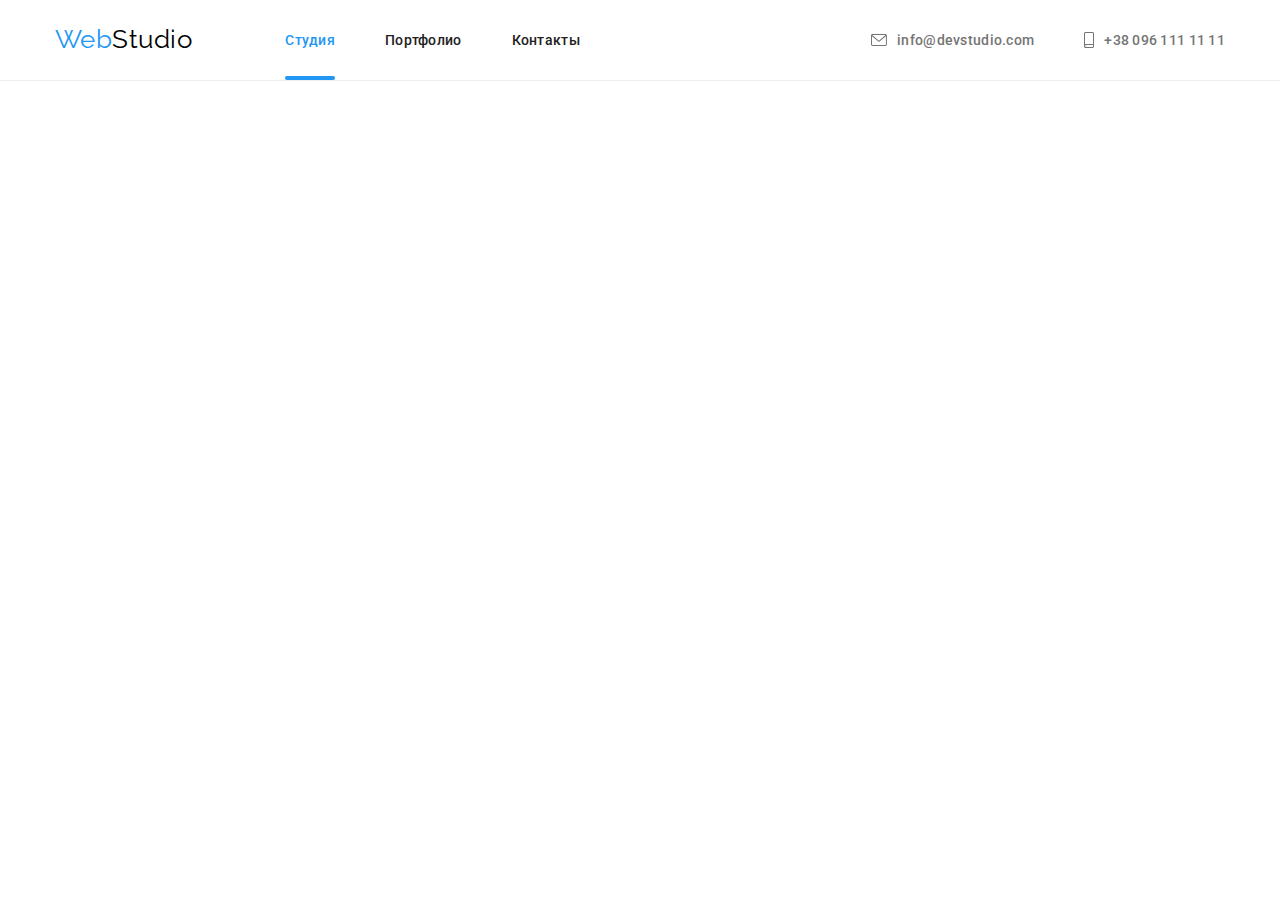
==== index.html @ 56460b6d "header - adaptive" ====
<!DOCTYPE html>
<html lang="ru">
  <head>
    <meta charset="UTF-8" />
    <meta http-equiv="X-UA-Compatible" content="IE=edge" />
    <meta name="viewport" content="width=device-width, initial-scale=1.0" />
    <title>Web Studio</title>
    <link rel="preconnect" href="https://fonts.googleapis.com" />
    <link rel="preconnect" href="https://fonts.gstatic.com" crossorigin />
    <link
      href="https://fonts.googleapis.com/css2?family=Raleway:wght@700&family=Roboto:wght@400;500;700;900&display=swap"
      rel="stylesheet"
    />
    <link
      rel="stylesheet"
      href="https://cdnjs.cloudflare.com/ajax/libs/modern-normalize/1.1.0/modern-normalize.min.css"
    />
    <link rel="stylesheet" href="./css/main.min.css" />
  </head>

  <body>
    <div class="container"></div>
    <header class="header">
      <div class="container container__header">
        <a class="logo header__logo" href="./index.html" lang="en">
          <span class="logo__text logo__text--blue">Web</span
          ><span class="logo__text logo__text--black">Studio</span>
        </a>

        <nav class="navigation">
          <ul class="site-nav">
            <li class="site-nav__item">
              <a
                class="site-nav__link site-nav__link--current"
                href="./index.html"
                >Студия</a
              >
            </li>
            <li class="site-nav__item">
              <a class="site-nav__link" href="./portfolio.html">Портфолио</a>
            </li>
            <li class="site-nav__item">
              <a
                class="site-nav__link"
                href="https://www.youtube.com/watch?v=dQw4w9WgXcQ"
              >
                Контакты
              </a>
            </li>
          </ul>
        </nav>

        <ul class="auth-nav">
          <li class="auth-nav__item">
            <a class="auth-nav__link" href="mailto:info@devstudio.com">
              <svg class="auth-nav__icon" width="16" height="12">
                <use href="./img/sprite.svg#icon-mail"></use>
              </svg>
              <p>info@devstudio.com</p>
            </a>
          </li>
          <li class="auth-nav__item">
            <a class="auth-nav__link" href="tel:+380961111111">
              <svg class="auth-nav__icon" width="10" height="16">
                <use href="./img/sprite.svg#icon-smartphone"></use>
              </svg>
              <p>+38 096 111 11 11</p>
            </a>
          </li>
        </ul>

        <button class="burger-button" data-menu-open>
          <svg class="burger-button__icon">
            <use href="./img/sprite.svg#icon-burger"></use>
          </svg>
        </button>

        <div class="mobile-menu" data-menu>
          <button class="close-button" data-menu-close>
            <svg class="close-button__icon">
              <use href="./img/sprite.svg#icon-close"></use>
            </svg>
          </button>

          <ul class="mobile-site-nav">
            <li class="mobile-site-nav__item">
              <a
                class="mobile-site-nav__link mobile-site-nav__link--current"
                href="./index.html"
                >Студия</a
              >
            </li>
            <li class="mobile-site-nav__item">
              <a class="mobile-site-nav__link" href="./portfolio.html"
                >Портфолио</a
              >
            </li>
            <li class="mobile-site-nav__item">
              <a
                class="mobile-site-nav__link"
                href="https://www.youtube.com/watch?v=dQw4w9WgXcQ"
              >
                Контакты
              </a>
            </li>
          </ul>

          <ul class="mobile-auth-nav">
            <li class="mobile-auth-nav__item">
              <a
                class="mobile-auth-nav__link mobile-auth-nav__link--blue"
                href="tel:+380961111111"
              >
                <p class="mobile-auth-nav__text-tel">+38 096 111 11 11</p>
              </a>
            </li>
            <li class="mobile-auth-nav__item">
              <a class="mobile-auth-nav__link" href="mailto:info@devstudio.com">
                <p class="mobile-auth-nav__text-mail">info@devstudio.com</p>
              </a>
            </li>
          </ul>

          <ul class="mobile-social">
            <li class="mobile-social__item">
              <a href="https://www.instagram.com/" class="mobile-social__link">
                <p>Instagram</p>
              </a>
            </li>
            <li class="mobile-social__item">
              <a href="https://twitter.com/" class="mobile-social__link">
                <p>Twitter</p>
              </a>
            </li>
            <li class="mobile-social__item">
              <a href="https://www.facebook.com/" class="mobile-social__link">
                <p>Facebook</p>
              </a>
            </li>
            <li class="mobile-social__item">
              <a href="https://www.linkedin.com/" class="mobile-social__link">
                <p>Linkedin</p>
              </a>
            </li>
          </ul>
        </div>
      </div>
    </header>
    <p></p>
    <!-- <main>
      <section class="hero">
        <div class="container">
          <h1 class="hero__title">Эффективные решения для вашего бизнеса</h1>
          <button type="button" class="button hero__button" data-modal-open>
            Заказать услугу
          </button>
        </div>
      </section>
      <section class="section">
        <div class="container">
          <h2 class="section__title visually-hidden">Наши преимущества</h2>
          <ul class="features">
            <li class="features__item">
              <div class="features-card">
                <svg class="features-card__icon">
                  <use href="./img/sprite.svg#icon-antenna"></use>
                </svg>
              </div>
              <h3 class="features-card__title">Внимание к деталям</h3>
              <p class="features-card__text">
                Идейные соображения, а также начало повседневной работы по
                формированию позиции.
              </p>
            </li>
            <li class="features__item">
              <div class="features-card">
                <svg class="features-card__icon">
                  <use href="./img/sprite.svg#icon-clock"></use>
                </svg>
              </div>
              <h3 class="features-card__title">Пунктуальность</h3>
              <p class="features-card__text">
                Задача организации, в особенности же рамки и место обучения
                кадров влечет за собой.
              </p>
            </li>
            <li class="features__item">
              <div class="features-card">
                <svg class="features-card__icon">
                  <use href="./img/sprite.svg#icon-diagram"></use>
                </svg>
              </div>
              <h3 class="features-card__title">Планирование</h3>
              <p class="features-card__text">
                Равным образом консультация с широким активом в значительной
                степени обуславливает.
              </p>
            </li>
            <li class="features__item">
              <div class="features-card">
                <svg class="features-card__icon">
                  <use href="./img/sprite.svg#icon-astronaut"></use>
                </svg>
              </div>
              <h3 class="features-card__title">Современные технологии</h3>
              <p class="features-card__text">
                Значимость этих проблем настолько очевидна, что реализация
                плановых заданий.
              </p>
            </li>
          </ul>
        </div>
      </section>
      <section class="section">
        <div class="container">
          <h2 class="section__title">Чем мы занимаемся</h2>
          <ul class="about">
            <li class="about__item">
              <div class="about-card">
                <img
                  class="about-card__image"
                  src="./img/about-img-1.jpg"
                  width="370"
                  alt="Написание кода на планшете"
                />
                <div class="about-card__box">
                  <p class="about-card__text">Десктопные приложения</p>
                </div>
              </div>
            </li>
            <li class="about__item">
              <div class="about-card">
                <img
                  class="about-card__image"
                  src="./img/about-img-2.jpg"
                  width="370"
                  alt="Разработка мобильного приложения"
                />
                <div class="about-card__box">
                  <p class="about-card__text">Мобильные приложения</p>
                </div>
              </div>
            </li>
            <li class="about__item">
              <div class="about-card">
                <img
                  class="about-card__image"
                  src="./img/about-img-3.jpg"
                  width="370"
                  alt="Оформление дизайна"
                />
                <div class="about-card__box">
                  <p class="about-card__text">Дизайнерские решения</p>
                </div>
              </div>
            </li>
          </ul>
        </div>
      </section>
      <section class="section section--gray">
        <div class="container">
          <h2 class="section__title">Наша команда</h2>
          <ul class="team">
            <li class="team__item">
              <div class="team-card">
                <img
                  class="team-card__image"
                  src="./img/team-img-1.jpg"
                  width="270"
                  alt="Игорь Демьяненко"
                />
                <div class="team-card__box">
                  <h3 class="team-card__title">Игорь Демьяненко</h3>
                  <p lang="en" class="team-card__text">Product Designer</p>
                  <ul class="social">
                    <li class="social__item">
                      <a href="https://www.instagram.com/" class="social__link">
                        <svg class="social__icon" width="20" height="20">
                          <use href="./img/sprite.svg#icon-instagram"></use>
                        </svg>
                      </a>
                    </li>
                    <li class="social__item">
                      <a href="https://twitter.com/" class="social__link">
                        <svg class="social__icon" width="20" height="20">
                          <use href="./img/sprite.svg#icon-twitter"></use>
                        </svg>
                      </a>
                    </li>
                    <li class="social__item">
                      <a href="https://www.facebook.com/" class="social__link">
                        <svg class="social__icon" width="20" height="20">
                          <use href="./img/sprite.svg#icon-facebook"></use>
                        </svg>
                      </a>
                    </li>
                    <li class="social__item">
                      <a href="https://www.linkedin.com/" class="social__link">
                        <svg class="social__icon" width="20" height="20">
                          <use href="./img/sprite.svg#icon-linkedin"></use>
                        </svg>
                      </a>
                    </li>
                  </ul>
                </div>
              </div>
            </li>
            <li class="team__item">
              <div class="team-card">
                <img
                  class="team-card__image"
                  src="./img/team-img-2.jpg"
                  width="270"
                  alt="Ольга Репина"
                />
                <div class="team-card__box">
                  <h3 class="team-card__title">Ольга Репина</h3>
                  <p lang="en" class="team-card__text">Frontend Developer</p>
                  <ul class="team-social social">
                    <li class="social__item">
                      <a href="https://www.instagram.com/" class="social__link">
                        <svg class="social__icon" width="20" height="20">
                          <use href="./img/sprite.svg#icon-instagram"></use>
                        </svg>
                      </a>
                    </li>
                    <li class="social__item">
                      <a href="https://twitter.com/" class="social__link">
                        <svg class="social__icon" width="20" height="20">
                          <use href="./img/sprite.svg#icon-twitter"></use>
                        </svg>
                      </a>
                    </li>
                    <li class="social__item">
                      <a href="https://www.facebook.com/" class="social__link">
                        <svg class="social__icon" width="20" height="20">
                          <use href="./img/sprite.svg#icon-facebook"></use>
                        </svg>
                      </a>
                    </li>
                    <li class="social__item">
                      <a href="https://www.linkedin.com/" class="social__link">
                        <svg class="social__icon" width="20" height="20">
                          <use href="./img/sprite.svg#icon-linkedin"></use>
                        </svg>
                      </a>
                    </li>
                  </ul>
                </div>
              </div>
            </li>
            <li class="team__item">
              <div class="team-card">
                <img
                  class="team-card__image"
                  src="./img/team-img-3.jpg"
                  width="270"
                  alt="Николай Тарасов"
                />
                <div class="team-card__box">
                  <h3 class="team-card__title">Николай Тарасов</h3>
                  <p lang="en" class="team-card__text">Marketing</p>
                  <ul class="team-social social">
                    <li class="social__item">
                      <a href="https://www.instagram.com/" class="social__link">
                        <svg class="social__icon" width="20" height="20">
                          <use href="./img/sprite.svg#icon-instagram"></use>
                        </svg>
                      </a>
                    </li>
                    <li class="social__item">
                      <a href="https://twitter.com/" class="social__link">
                        <svg class="social__icon" width="20" height="20">
                          <use href="./img/sprite.svg#icon-twitter"></use>
                        </svg>
                      </a>
                    </li>
                    <li class="social__item">
                      <a href="https://www.facebook.com/" class="social__link">
                        <svg class="social__icon" width="20" height="20">
                          <use href="./img/sprite.svg#icon-facebook"></use>
                        </svg>
                      </a>
                    </li>
                    <li class="social__item">
                      <a href="https://www.linkedin.com/" class="social__link">
                        <svg class="social__icon" width="20" height="20">
                          <use href="./img/sprite.svg#icon-linkedin"></use>
                        </svg>
                      </a>
                    </li>
                  </ul>
                </div>
              </div>
            </li>
            <li class="team__item">
              <div class="team-card">
                <img
                  class="team-card__image"
                  src="./img/team-img-4.jpg"
                  width="270"
                  alt="Михаил Ермаков"
                />
                <div class="team-card__box">
                  <h3 class="team-card__title">Михаил Ермаков</h3>
                  <p lang="en" class="team-card__text">UI Designer</p>
                  <ul class="team-social social">
                    <li class="social__item">
                      <a href="https://www.instagram.com/" class="social__link">
                        <svg class="social__icon" width="20" height="20">
                          <use href="./img/sprite.svg#icon-instagram"></use>
                        </svg>
                      </a>
                    </li>
                    <li class="social__item">
                      <a href="https://twitter.com/" class="social__link">
                        <svg class="social__icon" width="20" height="20">
                          <use href="./img/sprite.svg#icon-twitter"></use>
                        </svg>
                      </a>
                    </li>
                    <li class="social__item">
                      <a href="https://www.facebook.com/" class="social__link">
                        <svg class="social__icon" width="20" height="20">
                          <use href="./img/sprite.svg#icon-facebook"></use>
                        </svg>
                      </a>
                    </li>
                    <li class="social__item">
                      <a href="https://www.linkedin.com/" class="social__link">
                        <svg class="social__icon" width="20" height="20">
                          <use href="./img/sprite.svg#icon-linkedin"></use>
                        </svg>
                      </a>
                    </li>
                  </ul>
                </div>
              </div>
            </li>
          </ul>
        </div>
      </section>
      <section class="section">
        <div class="container">
          <h2 class="section__title">Постоянные клиенты</h2>
          <ul class="customers">
            <li class="customers__item">
              <div class="customers-card">
                <a href="" class="customers-card__link">
                  <svg class="customers-card__icon">
                    <use href="./img/sprite.svg#icon-logo-1"></use>
                  </svg>
                </a>
              </div>
            </li>
            <li class="customers__item">
              <div class="customers-card">
                <a href="" class="customers-card__link">
                  <svg class="customers-card__icon">
                    <use href="./img/sprite.svg#icon-logo-2"></use>
                  </svg>
                </a>
              </div>
            </li>
            <li class="customers__item">
              <div class="customers-card">
                <a href="" class="customers-card__link">
                  <svg class="customers-card__icon">
                    <use href="./img/sprite.svg#icon-logo-3"></use>
                  </svg>
                </a>
              </div>
            </li>
            <li class="customers__item">
              <div class="customers-card">
                <a href="" class="customers-card__link">
                  <svg class="customers-card__icon">
                    <use href="./img/sprite.svg#icon-logo-4"></use>
                  </svg>
                </a>
              </div>
            </li>
            <li class="customers__item">
              <div class="customers-card">
                <a href="" class="customers-card__link">
                  <svg class="customers-card__icon">
                    <use href="./img/sprite.svg#icon-logo-5"></use>
                  </svg>
                </a>
              </div>
            </li>
            <li class="customers__item">
              <div class="customers-card">
                <a href="" class="customers-card__link">
                  <svg class="customers-card__icon">
                    <use href="./img/sprite.svg#icon-logo-6"></use>
                  </svg>
                </a>
              </div>
            </li>
          </ul>
        </div>
      </section>
    </main> -->

    <!-- <footer class="footer">
      <div class="container container__footer">
        <div class="footer-address-wrapp">
          <a href="./index.html" lang="en" class="logo footer__logo">
            <span class="logo__text logo__text--blue">Web</span
            ><span class="logo__text logo__text--white">Studio</span>
          </a>
          <address>
            <ul class="address">
              <li class="address__item">
                <a
                  href="https://goo.gl/maps/3iyzEZUhEdgraJMp6"
                  target="_blank"
                  rel="noopener noreferrer"
                  class="address__link address__link--white"
                >
                  г. Киев, пр-т Леси Украинки, 26
                </a>
              </li>
              <li class="address__item">
                <a
                  href="mailto:info@example.com"
                  class="address__link address__link--gray"
                  >info@example.com</a
                >
              </li>
              <li class="address__item">
                <a
                  href="tel:+380961111111"
                  class="address__link address__link--gray"
                  >+38 096 111 11 11</a
                >
              </li>
            </ul>
          </address>
        </div>

        <div class="footer-social-wrapp">
          <h3 class="footer__title">Присоединяйтесь</h3>
          <ul class="social">
            <li class="social__item">
              <a
                href="https://www.instagram.com/"
                class="social__link social__link--dark"
              >
                <svg class="social__icon--white" width="20" height="20">
                  <use href="./img/sprite.svg#icon-instagram"></use>
                </svg>
              </a>
            </li>
            <li class="social__item">
              <a
                href="https://twitter.com/"
                class="social__link social__link--dark"
              >
                <svg class="social__icon--white" width="20" height="20">
                  <use href="./img/sprite.svg#icon-twitter"></use>
                </svg>
              </a>
            </li>
            <li class="social__item">
              <a
                href="https://www.facebook.com/"
                class="social__link social__link--dark"
              >
                <svg class="social__icon--white" width="20" height="20">
                  <use href="./img/sprite.svg#icon-facebook"></use>
                </svg>
              </a>
            </li>
            <li class="social__item">
              <a
                href="https://www.linkedin.com/"
                class="social__link social__link--dark"
              >
                <svg class="social__icon--white" width="20" height="20">
                  <use href="./img/sprite.svg#icon-linkedin"></use>
                </svg>
              </a>
            </li>
          </ul>
        </div>

        <div class="footer-form-wrapp">
          <form class="footer-form" action="#">
            <h3 class="footer__title">Подпишитесь на рассылку</h3>
            <label class="footer-form__field">
              <input
                type="email"
                class="footer-form__input"
                name="user-email"
                placeholder="E-mail"
              />
            </label>
            <button class="button footer-form__button" type="submit">
              Подписаться<svg class="footer-form__icon" width="24" height="24">
                <use href="./img/sprite.svg#footer-form__icon"></use>
              </svg>
            </button>
          </form>
        </div>
      </div>
    </footer> -->

    <!-- Modal form -->

    <!-- <div class="backdrop is-hidden" data-modal>
      <div class="modal">
        <button type="button" class="modal__button" data-modal-close>
          <svg class="modal__icon-close" width="18" height="18">
            <use href="./img/sprite.svg#icon-close"></use>
          </svg>
        </button>

        <form action="#" class="modal-form">
          <p class="modal-form__title">
            Оставьте свои данные, мы вам перезвоним
          </p>

          <label class="modal-form__field">
            Имя
            <span class="modal-form__wrappp">
              <input
                type="text"
                class="modal-form__input"
                name="user-name"
                minlength="2"
                pattern="[a-zA-Zа-яёА-ЯЁ]+"
                title="Имя должно содержать только символы кириллицы или латиницы"
                required
              />
              <svg class="modal-form__icon" width="18" height="18">
                <use href="./img/sprite.svg#icon-person"></use>
              </svg>
            </span>
          </label>

          <label class="modal-form__field">
            Телефон
            <span class="modal-form__wrappp">
              <input
                type="tel"
                class="modal-form__input"
                name="user-tel"
                pattern="[0-9]{3}-[0-9]{3}-[0-9]{2}-[0-9]{2}"
                title="099-999-99-99"
              />
              <svg class="modal-form__icon" width="18" height="18">
                <use href="./img/sprite.svg#icon-phone"></use>
              </svg>
            </span>
          </label>

          <label class="modal-form__field">
            Почта
            <span class="modal-form__wrappp">
              <input type="email" class="modal-form__input" name="user-email" />
              <svg class="modal-form__icon" width="18" height="18">
                <use href="./img/sprite.svg#icon-email"></use>
              </svg>
            </span>
          </label>

          <label class="modal-form__field">
            Комментарий
            <textarea
              class="modal-form__message"
              name="user-message"
              placeholder="Введите текст"
            ></textarea>
          </label>

          <input
            type="checkbox"
            id="accept-policy"
            name="accept-policy-checkbox"
            class="checkbox visually-hidden"
          />
          <label for="accept-policy" class="checkbox__label">
            Соглашаюсь с рассылкой и принимаю&nbsp;
            <a href="#" class="accept-policy">Условия договора</a>
          </label>

          <button class="button modal-form__button" type="submit">
            Отправить
          </button>
        </form>
      </div>
    </div> -->

    <!-- <script src="./js/modal.js"></script> -->
    <script src="./js/menu.js"></script>
  </body>
</html>
---- css/main.min.css ----
.visually-hidden{position:absolute;width:1px;height:1px;margin:-1px;border:0;padding:0;white-space:nowrapp;clip-path:inset(100%);clip:rect(0 0 0 0);overflow:hidden}:root{--primary-text-color: #757575;--secondary-text-color: #ffffff;--third-text-color: rgba(256, 256, 256, 0.6);--title-text-color: #212121;--accent-color: #2196f3;--primary-background-color: #ffffff;--secondary-background-color: #2f303a;--third-background-color: #f5f4fa;--icon-color: #afb1b8;--backdrop-bg-color: rgba(0, 0, 0, 0.2)}html{scroll-behavior:smooth}body{background-color:var(--primary-background-color);color:var(--primary-text-color);font-family:Roboto, sans-serif;letter-spacing:0.03em}p,h1,h2,h3,h4,h5{margin:0}ul{list-style:none;margin:0;padding:0}img{display:block;max-width:100%;height:auto}button{cursor:pointer}header{border:solid #eee;border-width:0 0 1px 0}a{text-decoration:none;font-style:normal}footer{background-color:var(--secondary-background-color)}.container{padding-left:15px;padding-right:15px;margin-left:auto;margin-right:auto}@media screen and (min-width: 480px){.container{width:480px}}@media screen and (min-width: 768px){.container{width:768px}}@media screen and (min-width: 1200px){.container{width:1200px}}.section{padding-top:94px;padding-bottom:94px}.section__title{color:var(--title-text-color);font-weight:700;font-size:36px;line-height:1.15;text-align:center;margin-bottom:50px}.logo{font-family:Raleway, sans-serif;font-size:26px;line-height:1.2}.header__logo{margin-right:93px}.logo__text{color:currentColor}.footer__logo{margin-bottom:20px;display:block}.logo__text--blue{color:#2196f3}.logo__text--black{color:#000000}.logo__text--white{color:#ffffff}.button{display:inline-flex;min-width:200px;min-height:50px;border:0px;text-align:center;background-color:var(--accent-color);color:var(--secondary-text-color);font-weight:700;font-size:16px;line-height:1.87;letter-spacing:0.06em;cursor:pointer;border-radius:4px;box-shadow:0 4px 4px 0px rgba(0,0,0,0.25)}.button:active{background-color:#188ce8}.hero__button{padding:10px 32px}.footer-form__button{align-items:center;text-align:left;padding:10px 29px}.modal-form__button{align-self:center;padding:10px 55px}.social{display:flex;justify-content:center}.social__item{width:44px;height:44px;margin-right:10px}.social__item:last-child{margin-right:0}.social__icon{fill:var(--icon-color);transition:fill 250ms cubic-bezier(0.4, 0, 0.2, 1)}.social__link:hover .social__icon,.social__link:focus .social__icon{fill:#ffffff}.social__link{width:100%;height:100%;border-radius:50%;background-color:#ffffff;display:flex;align-items:center;justify-content:center;transition:background-color 250ms cubic-bezier(0.4, 0, 0.2, 1)}.social__link:hover,.social__link:focus{background-color:var(--accent-color)}.footer-social-wrapp{margin-right:93px}.social__link--dark{background-color:rgba(255,255,255,0.1);transition:background-color 250ms cubic-bezier(0.4, 0, 0.2, 1)}.social__link--dark:hover,.social__link--dark:focus{background-color:var(--accent-color)}.social__icon--white{fill:#ffffff}.backdrop{position:fixed;top:0;width:100vw;height:100vh;background-color:var(--backdrop-bg-color);transition:opacity 300ms linear, visibility 300ms linear}.is-hidden{visibility:hidden;opacity:0;pointer-events:none}.modal{position:absolute;top:50%;left:50%;transform:translate(-50%, -50%);width:528px;min-height:581px;background-color:#ffffff;border-radius:5px;padding:40px}.modal__button{border:1px solid rgba(0,0,0,0.1);background-color:#ffffff;width:30px;height:30px;border-radius:50%;position:absolute;top:8px;right:8px;display:flex;align-items:center;justify-content:center;transition:fill 250ms cubic-bezier(0.4, 0, 0.2, 1)}.modal__button:hover,.modal__button:focus{fill:var(--accent-color)}.modal-form{display:flex;flex-direction:column}.modal-form__title{font-size:20px;font-weight:700;line-height:1.17;color:var(--title-text-color);text-align:center;margin-bottom:12px}.modal-form__field{font-size:12px;line-height:1.15;font-weight:400;margin-bottom:10px}.modal-form__field:nth-child(5){margin-bottom:20px}.modal-form__wrappp{position:relative;display:block;margin-top:4px}.modal-form__input{width:100%;height:40px;border-radius:4px;border:1px solid rgba(33,33,33,0.2);padding-left:42px;transition:border-color 250ms cubic-bezier(0.4, 0, 0.2, 1)}.modal-form__input:focus{outline:none;border-color:var(--accent-color)}.modal-form__icon{position:absolute;top:50%;left:12px;transform:translateY(-50%);transition:fill 250ms cubic-bezier(0.4, 0, 0.2, 1)}.modal-form__input:focus+.modal-form__icon{fill:var(--accent-color)}.modal-form__message{display:block;width:100%;height:120px;border-radius:4px;border:1px solid rgba(33,33,33,0.2);margin-top:4px;resize:none;padding:12px 16px;transition:border-color 250ms cubic-bezier(0.4, 0, 0.2, 1)}.modal-form__message::placeholder{color:rgba(117,117,117,0.5)}.modal-form__message:focus{outline:none;border-color:var(--accent-color)}.checkbox__label{display:flex;align-items:center;justify-content:center;font-size:14px;margin-bottom:30px}.checkbox__label::before{display:block;content:'';width:16px;height:15px;border:1px solid #212121;border-radius:4px;cursor:pointer;margin-right:7px}.checkbox:checked+.checkbox__label::before{background-color:var(--accent-color);border-color:var(--accent-color);background-image:url(../img/checkbox-flag.svg);background-repeat:no-repeat;background-position:center}.checkbox:focus+.checkbox__label::before{outline:1px solid var(--accent-color)}.accept-policy{text-decoration:underline;color:var(--accent-color)}.footer-form__field{display:inline-block;margin-right:12px}.footer-form__input{width:348px;height:50px;border-radius:4px;border:1px solid rgba(255,255,255,0.3);background-color:var(--secondary-background-color);padding-left:16px;color:#ffffff;transition:border-color 250ms cubic-bezier(0.4, 0, 0.2, 1)}.footer-form__input:focus{outline:none;border-color:var(--accent-color)}.footer-form__icon{margin-left:8px;fill:#ffffff}.mobile-menu{position:fixed;z-index:100;top:0;left:0;display:flex;flex-direction:column;width:100vw;height:100vh;padding:48px 40px;font-weight:500;opacity:0;visibility:hidden;pointer-events:none;background-color:#ffffff;transition:opacity 250ms cubic-bezier(0.4, 0, 0.2, 1),visibility 250ms cubic-bezier(0.4, 0, 0.2, 1)}.mobile-menu.is-open{opacity:1;visibility:visible;pointer-events:all}.burger-button{padding:0;background-color:transparent;cursor:pointer;border:none;line-height:0;margin-left:auto}.burger-button:active{fill:var(--accent-color)}@media screen and (min-width: 768px){.burger-button{display:none}}.burger-button__icon{width:40px;height:40px}.close-button{position:absolute;top:10px;right:15px;width:40px;height:40px;padding:0;background-color:transparent;cursor:pointer;border:none;line-height:0}.close-button:active{fill:var(--accent-color)}.close-button__icon{width:40px;height:40px}.mobile-site-nav__item:not(:last-child){margin-bottom:32px}.mobile-site-nav__link{font-size:40px;line-height:1.17;color:var(--title-text-color)}.mobile-site-nav__link--current{color:var(--accent-color)}.mobile-auth-nav{margin-top:auto;margin-bottom:64px}.mobile-auth-nav__item:not(:last-child){margin-bottom:32px}.mobile-auth-nav__link{font-size:24px;line-height:1.16;color:var(--primary-text-color)}.mobile-auth-nav__link--blue{font-size:34px;color:var(--accent-color)}@media screen and (max-width: 479px){.mobile-auth-nav__text-tel{font-size:7vw}}@media screen and (max-width: 479px){.mobile-auth-nav__text-mail{font-size:5vw}}.mobile-social{display:flex;flex-wrap:wrap}.mobile-social__item{position:relative}.mobile-social__item:not(:last-child){margin-right:20px}.mobile-social__link{font-size:18px;line-height:1.2;color:var(--accent-color)}.mobile-social__link::after{content:'';position:absolute;height:22px;border:1px solid rgba(33,33,33,0.2);left:-10px;top:0;display:block}.container__header{display:flex;align-items:center;height:80px;padding-top:16px;padding-bottom:16px;background-color:#ffffff}@media screen and (min-width: 768px) and (max-width: 1200px){.container__header{padding-top:26px;padding-bottom:26px;width:100%}}@media screen and (max-width: 767px){.container__header{height:60px;width:100%}}.site-nav{display:flex}@media screen and (max-width: 767px){.site-nav{display:none}}.site-nav__item:not(:last-child){margin-right:50px}.site-nav__link{color:var(--title-text-color);font-weight:500;font-size:14px;line-height:1.15;letter-spacing:0.02em;position:relative;transition:color 250ms cubic-bezier(0.4, 0, 0.2, 1)}.site-nav__link:hover,.site-nav__link:focus{color:var(--accent-color)}.auth-nav{display:flex;margin-left:auto}@media screen and (max-width: 767px){.auth-nav{display:none}}@media screen and (max-width: 1200px){.auth-nav{flex-direction:column}}@media screen and (max-width: 1199px){.auth-nav__item:not(:last-child){margin-bottom:10px}}@media screen and (min-width: 1200px){.auth-nav__item:not(:last-child){margin-right:50px}}.auth-nav__link{display:flex;align-items:center;color:var(--primary-text-color);font-weight:500;font-size:14px;line-height:1.15;letter-spacing:0.02em;transition:color 250ms cubic-bezier(0.4, 0, 0.2, 1)}.auth-nav__link:hover,.auth-nav__link:focus{color:var(--accent-color);fill:var(--accent-color)}.auth-nav__icon{fill:currentColor;margin-right:10px}.site-nav__link--current{color:var(--accent-color)}.site-nav__link--current::after{content:'';width:100%;position:absolute;height:4px;border-radius:2px;background-color:var(--accent-color);bottom:-32px;display:block}.hero{background-color:var(--secondary-background-color);text-align:center;padding-top:200px;padding-bottom:200px;background-image:linear-gradient(rgba(47,48,58,0.4), rgba(47,48,58,0.4)),url(../img/hero-bg.jpg);background-repeat:no-repeat;background-size:cover;background-position:center;max-width:1600px}.hero__title{color:var(--secondary-text-color);font-weight:900;font-size:44px;line-height:1.36;letter-spacing:0.06em;text-transform:uppercase;width:695px;text-align:center;margin-left:auto;margin-right:auto;margin-bottom:30px}.features{display:flex}.features__item:not(:last-child){margin-right:30px}.features-card{display:flex;justify-content:center;align-items:center;background-color:var(--third-background-color);height:120px;width:270px;margin-bottom:30px}.features-card__icon{height:70px;width:70px}.features-card__title{color:var(--title-text-color);font-weight:700;font-size:14px;line-height:1.15;text-transform:uppercase;margin-bottom:10px}.features-card__text{font-size:14px;line-height:1.7;font-weight:400}.about{display:flex;flex-wrap:wrap;margin-left:-30px}.about__item{flex-basis:calc((100% - 3 * 30px) / 3);margin-left:30px;position:relative}.about-card__box{display:flex;align-items:center;justify-content:center;background-color:rgba(47,48,58,0.8);height:70px;width:100%;position:absolute;bottom:0;left:0}.about-card__text{color:var(--secondary-text-color);font-weight:700;font-size:14px;line-height:1.14;text-transform:uppercase;letter-spacing:0.03em}.container__footer{display:flex;align-items:baseline;font-size:14px;line-height:1.7;padding-top:60px;padding-bottom:60px}.footer-address-wrapp{margin-right:70px}.address__item:not(:last-child){margin-bottom:9px}.address__link{color:currentColor;transition:color 250ms cubic-bezier(0.4, 0, 0.2, 1)}.address__link:hover,.address__link:focus{color:var(--accent-color)}.address__link--white{color:var(--secondary-text-color)}.address__link--gray{color:var(--third-text-color)}.footer__title{margin-bottom:20px;font-size:14px;line-height:1.14;text-transform:uppercase;color:var(--secondary-text-color)}.section--gray{background-color:var(--third-background-color)}.team{display:flex;flex-wrap:wrap;margin-left:-30px}.team__item{flex-basis:calc((100% - 4 * 30px) / 4);margin-left:30px;border-radius:0px 0px 4px 4px;background-color:#fff;text-align:center;box-shadow:0 4px 4px 0px rgba(0,0,0,0.25)}.team-card__box{padding-top:30px;padding-bottom:30px}.team-card__title{color:var(--title-text-color);font-weight:500;font-size:16px;line-height:1.18;margin-bottom:10px}.team-card__text{font-size:16px;line-height:1.18;margin-bottom:16px}.customers{display:flex;margin-left:-30px;justify-content:center}.customers__item{flex-basis:calc((100% - 6 * 30px) / 6);margin-left:30px}.customers-card{height:92px;width:170px;text-align:center;background-color:#fff}.customers-card__link{width:100%;height:100%;border:solid 1px;border-color:var(--icon-color);border-radius:4px 4px 4px 4px;background-color:#ffffff;display:flex;align-items:center;justify-content:center;transition:border-color 250ms cubic-bezier(0.4, 0, 0.2, 1)}.customers-card__link:hover,.customers-card__link:focus{border-color:var(--accent-color)}.customers-card__icon{fill:var(--icon-color);width:106px;height:60px;transition:fill 250ms cubic-bezier(0.4, 0, 0.2, 1)}.customers-card__link:hover .customers-card__icon,.customers-card__link:focus .customers-card__icon{fill:var(--accent-color)}.filter{display:flex;justify-content:center;margin-bottom:50px}.filter__item:not(:last-child){margin-right:8px}.filter__button{display:inline-block;background-color:var(--third-background-color);color:var(--title-text-color);cursor:pointer;padding:6px 22px;border-radius:4px;border:0 transparent;line-height:1.62;font-weight:500;transition:color 250ms cubic-bezier(0.4, 0, 0.2, 1),background-color 250ms cubic-bezier(0.4, 0, 0.2, 1),box-shadow 250ms cubic-bezier(0.4, 0, 0.2, 1)}.filter__button:hover,.filter__button:focus{color:var(--secondary-text-color);background-color:var(--accent-color);box-shadow:0 4px 4px 0px rgba(0,0,0,0.25)}.filter__button:active{background-color:#188ce8}.portfolio{display:flex;flex-wrap:wrap;margin-right:-30px;margin-bottom:-30px}.portfolio__item{flex-basis:calc((100% - 3 * 30px) / 3);margin-right:30px;margin-bottom:30px}.portfolio__link{display:block;transition:box-shadow 250ms cubic-bezier(0.4, 0, 0.2, 1)}.portfolio__link:hover,.portfolio__link:focus{box-shadow:0 4px 4px 0px rgba(0,0,0,0.25)}.portfolio-card{position:relative;overflow:hidden}.portfolio-card__description{position:absolute;top:0;left:0;color:#ffffff;background-color:rgba(33,150,243,0.9);font-size:18px;line-height:1.55;letter-spacing:0.03em;padding:63px 24px;height:100%;transform:translateY(101%);transition:transform 250ms cubic-bezier(0.4, 0, 0.2, 1)}.portfolio__link:hover .portfolio-card__description,.portfolio__link:focus .portfolio-card__description{transform:translateY(0)}.portfolio-card__box{padding:20px 24px;border:solid #eee;border-width:0 1px 1px 1px}.portfolio-card__title{color:var(--title-text-color);font-weight:700;font-size:18px;line-height:2;letter-spacing:0.06em;margin-bottom:4px}.portfolio-card__text{color:var(--primary-text-color);font-size:16px;line-height:1.87}
/*# sourceMappingURL=main.min.css.map */
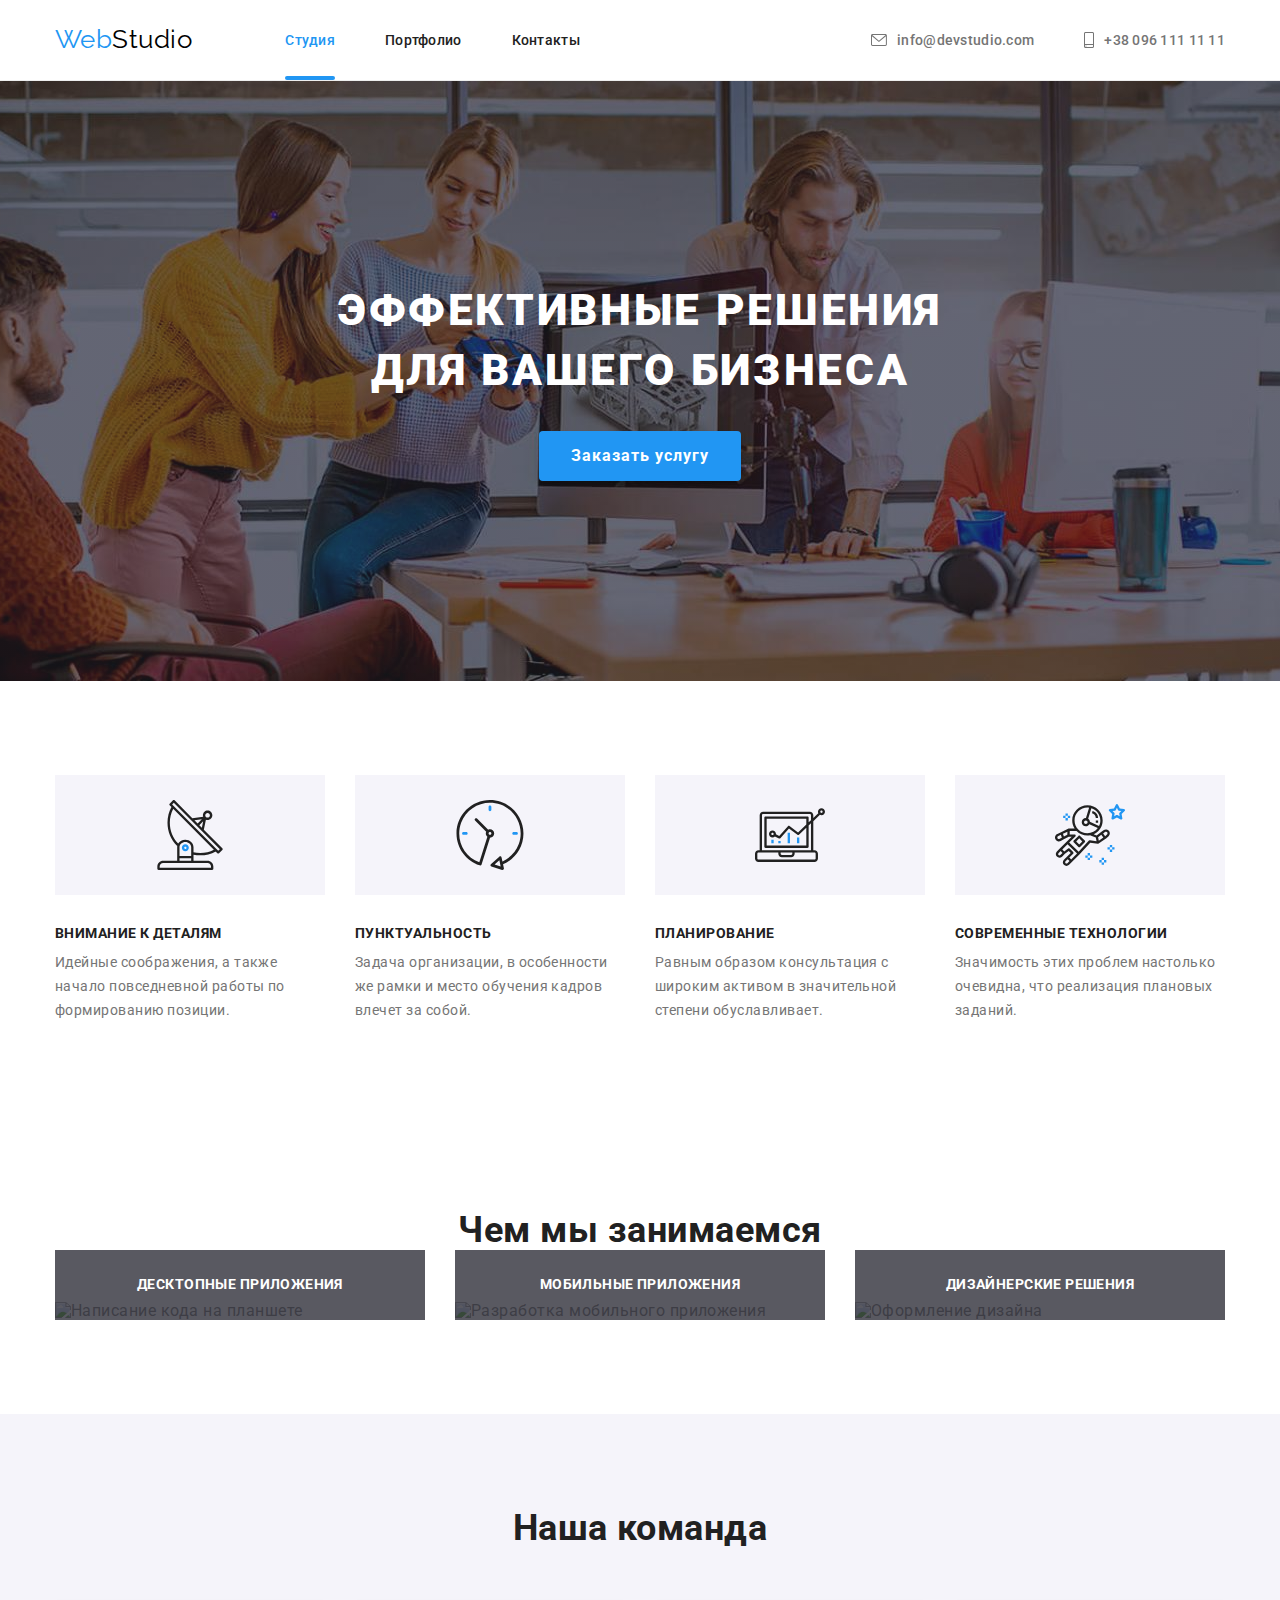
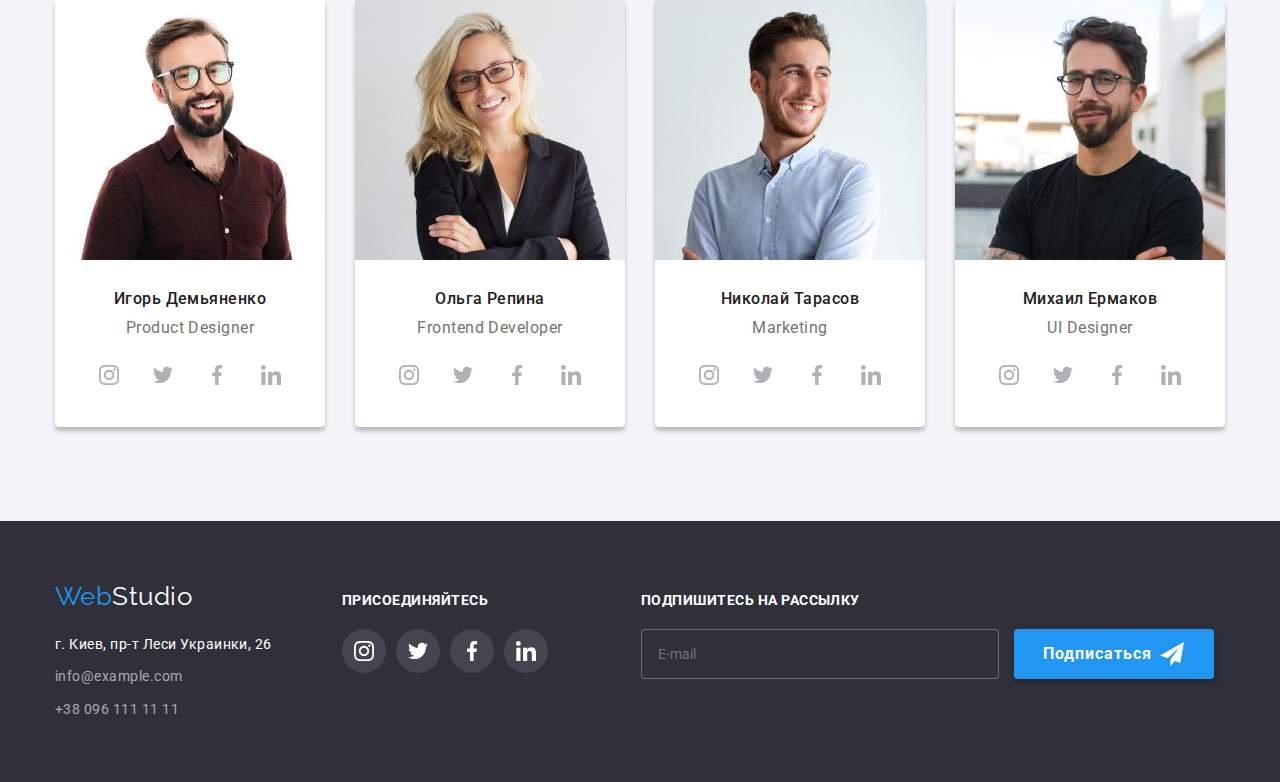
==== commit 93740691: "adaptive markup - still editing" ====
--- a/index.html
+++ b/index.html
@@ -146,8 +146,8 @@
         </div>
       </div>
     </header>
-    <p></p>
-    <!-- <main>
+
+    <main>
       <section class="hero">
         <div class="container">
           <h1 class="hero__title">Эффективные решения для вашего бизнеса</h1>
@@ -156,6 +156,7 @@
           </button>
         </div>
       </section>
+
       <section class="section">
         <div class="container">
           <h2 class="section__title visually-hidden">Наши преимущества</h2>
@@ -166,11 +167,13 @@
                   <use href="./img/sprite.svg#icon-antenna"></use>
                 </svg>
               </div>
-              <h3 class="features-card__title">Внимание к деталям</h3>
-              <p class="features-card__text">
-                Идейные соображения, а также начало повседневной работы по
-                формированию позиции.
-              </p>
+              <div class="features-card__box">
+                <h3 class="features-card__title">Внимание к деталям</h3>
+                <p class="features-card__text">
+                  Идейные соображения, а также начало повседневной работы по
+                  формированию позиции.
+                </p>
+              </div>
             </li>
             <li class="features__item">
               <div class="features-card">
@@ -178,11 +181,13 @@
                   <use href="./img/sprite.svg#icon-clock"></use>
                 </svg>
               </div>
-              <h3 class="features-card__title">Пунктуальность</h3>
-              <p class="features-card__text">
-                Задача организации, в особенности же рамки и место обучения
-                кадров влечет за собой.
-              </p>
+              <div class="features-card__box">
+                <h3 class="features-card__title">Пунктуальность</h3>
+                <p class="features-card__text">
+                  Задача организации, в особенности же рамки и место обучения
+                  кадров влечет за собой.
+                </p>
+              </div>
             </li>
             <li class="features__item">
               <div class="features-card">
@@ -190,11 +195,13 @@
                   <use href="./img/sprite.svg#icon-diagram"></use>
                 </svg>
               </div>
-              <h3 class="features-card__title">Планирование</h3>
-              <p class="features-card__text">
-                Равным образом консультация с широким активом в значительной
-                степени обуславливает.
-              </p>
+              <div class="features-card__box">
+                <h3 class="features-card__title">Планирование</h3>
+                <p class="features-card__text">
+                  Равным образом консультация с широким активом в значительной
+                  степени обуславливает.
+                </p>
+              </div>
             </li>
             <li class="features__item">
               <div class="features-card">
@@ -202,27 +209,38 @@
                   <use href="./img/sprite.svg#icon-astronaut"></use>
                 </svg>
               </div>
-              <h3 class="features-card__title">Современные технологии</h3>
-              <p class="features-card__text">
-                Значимость этих проблем настолько очевидна, что реализация
-                плановых заданий.
-              </p>
+              <div class="features-card__box">
+                <h3 class="features-card__title">Современные технологии</h3>
+                <p class="features-card__text">
+                  Значимость этих проблем настолько очевидна, что реализация
+                  плановых заданий.
+                </p>
+              </div>
             </li>
           </ul>
         </div>
       </section>
-      <section class="section">
+
+      <section class="section section--hidden">
         <div class="container">
           <h2 class="section__title">Чем мы занимаемся</h2>
           <ul class="about">
             <li class="about__item">
               <div class="about-card">
-                <img
-                  class="about-card__image"
-                  src="./img/about-img-1.jpg"
-                  width="370"
-                  alt="Написание кода на планшете"
-                />
+                <picture>
+                  <source
+                    media="(min-width: 1200px)"
+                    srcset="
+                      ./img/about/d-about-1.jpeg    1x,
+                      ./img/about/d-about-1@2x.jpeg 2x
+                    "
+                  />
+                  <img
+                    class="about-card__image"
+                    src="#"
+                    alt="Написание кода на планшете"
+                  />
+                </picture>
                 <div class="about-card__box">
                   <p class="about-card__text">Десктопные приложения</p>
                 </div>
@@ -230,12 +248,20 @@
             </li>
             <li class="about__item">
               <div class="about-card">
-                <img
-                  class="about-card__image"
-                  src="./img/about-img-2.jpg"
-                  width="370"
-                  alt="Разработка мобильного приложения"
-                />
+                <picture>
+                  <source
+                    media="(min-width: 1200px)"
+                    srcset="
+                      ./img/about/d-about-2.jpeg    1x,
+                      ./img/about/d-about-2@2x.jpeg 2x
+                    "
+                  />
+                  <img
+                    class="about-card__image"
+                    src="#"
+                    alt="Разработка мобильного приложения"
+                  />
+                </picture>
                 <div class="about-card__box">
                   <p class="about-card__text">Мобильные приложения</p>
                 </div>
@@ -243,12 +269,20 @@
             </li>
             <li class="about__item">
               <div class="about-card">
-                <img
-                  class="about-card__image"
-                  src="./img/about-img-3.jpg"
-                  width="370"
-                  alt="Оформление дизайна"
-                />
+                <picture>
+                  <source
+                    media="(min-width: 1200px)"
+                    srcset="
+                      ./img/about/d-about-3.jpeg    1x,
+                      ./img/about/d-about-3@2x.jpeg 2x
+                    "
+                  />
+                  <img
+                    class="about-card__image"
+                    src="#"
+                    alt="Оформление дизайна"
+                  />
+                </picture>
                 <div class="about-card__box">
                   <p class="about-card__text">Дизайнерские решения</p>
                 </div>
@@ -257,18 +291,41 @@
           </ul>
         </div>
       </section>
+
       <section class="section section--gray">
         <div class="container">
           <h2 class="section__title">Наша команда</h2>
           <ul class="team">
             <li class="team__item">
               <div class="team-card">
-                <img
-                  class="team-card__image"
-                  src="./img/team-img-1.jpg"
-                  width="270"
-                  alt="Игорь Демьяненко"
-                />
+                <picture>
+                  <source
+                    media="(min-width: 1200px)"
+                    srcset="
+                      ./img/team/d-team-1.jpeg    1x,
+                      ./img/team/d-team-1@2x.jpeg 2x
+                    "
+                  />
+                  <source
+                    media="(min-width: 768px)"
+                    srcset="
+                      ./img/team/t-team-1.jpeg    1x,
+                      ./img/team/t-team-1@2x.jpeg 2x
+                    "
+                  />
+                  <source
+                    media="(max-width: 767px)"
+                    srcset="
+                      ./img/team/m-team-1.jpeg    1x,
+                      ./img/team/m-team-1@2x.jpeg 2x
+                    "
+                  />
+                  <img
+                    class="team-card__image"
+                    src="#"
+                    alt="Игорь Демьяненко"
+                  />
+                </picture>
                 <div class="team-card__box">
                   <h3 class="team-card__title">Игорь Демьяненко</h3>
                   <p lang="en" class="team-card__text">Product Designer</p>
@@ -307,12 +364,30 @@
             </li>
             <li class="team__item">
               <div class="team-card">
-                <img
-                  class="team-card__image"
-                  src="./img/team-img-2.jpg"
-                  width="270"
-                  alt="Ольга Репина"
-                />
+                <picture>
+                  <source
+                    media="(min-width: 1200px)"
+                    srcset="
+                      ./img/team/d-team-2.jpeg    1x,
+                      ./img/team/d-team-2@2x.jpeg 2x
+                    "
+                  />
+                  <source
+                    media="(min-width: 768px)"
+                    srcset="
+                      ./img/team/t-team-2.jpeg    1x,
+                      ./img/team/t-team-2@2x.jpeg 2x
+                    "
+                  />
+                  <source
+                    media="(max-width: 767px)"
+                    srcset="
+                      ./img/team/m-team-2.jpeg    1x,
+                      ./img/team/m-team-2@2x.jpeg 2x
+                    "
+                  />
+                  <img class="team-card__image" src="#" alt="Ольга Репина" />
+                </picture>
                 <div class="team-card__box">
                   <h3 class="team-card__title">Ольга Репина</h3>
                   <p lang="en" class="team-card__text">Frontend Developer</p>
@@ -351,12 +426,30 @@
             </li>
             <li class="team__item">
               <div class="team-card">
-                <img
-                  class="team-card__image"
-                  src="./img/team-img-3.jpg"
-                  width="270"
-                  alt="Николай Тарасов"
-                />
+                <picture>
+                  <source
+                    media="(min-width: 1200px)"
+                    srcset="
+                      ./img/team/d-team-3.jpeg    1x,
+                      ./img/team/d-team-3@2x.jpeg 2x
+                    "
+                  />
+                  <source
+                    media="(min-width: 768px)"
+                    srcset="
+                      ./img/team/t-team-3.jpeg    1x,
+                      ./img/team/t-team-3@2x.jpeg 2x
+                    "
+                  />
+                  <source
+                    media="(max-width: 767px)"
+                    srcset="
+                      ./img/team/m-team-3.jpeg    1x,
+                      ./img/team/m-team-3@2x.jpeg 2x
+                    "
+                  />
+                  <img class="team-card__image" src="#" alt="Николай Тарасов" />
+                </picture>
                 <div class="team-card__box">
                   <h3 class="team-card__title">Николай Тарасов</h3>
                   <p lang="en" class="team-card__text">Marketing</p>
@@ -395,12 +488,30 @@
             </li>
             <li class="team__item">
               <div class="team-card">
-                <img
-                  class="team-card__image"
-                  src="./img/team-img-4.jpg"
-                  width="270"
-                  alt="Михаил Ермаков"
-                />
+                <picture>
+                  <source
+                    media="(min-width: 1200px)"
+                    srcset="
+                      ./img/team/d-team-4.jpeg    1x,
+                      ./img/team/d-team-4@2x.jpeg 2x
+                    "
+                  />
+                  <source
+                    media="(min-width: 768px)"
+                    srcset="
+                      ./img/team/t-team-4.jpeg    1x,
+                      ./img/team/t-team-4@2x.jpeg 2x
+                    "
+                  />
+                  <source
+                    media="(max-width: 767px)"
+                    srcset="
+                      ./img/team/m-team-4.jpeg    1x,
+                      ./img/team/m-team-4@2x.jpeg 2x
+                    "
+                  />
+                  <img class="team-card__image" src="#" alt="Михаил Ермаков" />
+                </picture>
                 <div class="team-card__box">
                   <h3 class="team-card__title">Михаил Ермаков</h3>
                   <p lang="en" class="team-card__text">UI Designer</p>
@@ -440,7 +551,7 @@
           </ul>
         </div>
       </section>
-      <section class="section">
+      <!-- <section class="section">
         <div class="container">
           <h2 class="section__title">Постоянные клиенты</h2>
           <ul class="customers">
@@ -500,10 +611,10 @@
             </li>
           </ul>
         </div>
-      </section>
-    </main> -->
-
-    <!-- <footer class="footer">
+      </section> -->
+    </main>
+
+    <footer class="footer">
       <div class="container container__footer">
         <div class="footer-address-wrapp">
           <a href="./index.html" lang="en" class="logo footer__logo">
@@ -605,9 +716,7 @@
           </form>
         </div>
       </div>
-    </footer> -->
-
-    <!-- Modal form -->
+    </footer>
 
     <!-- <div class="backdrop is-hidden" data-modal>
       <div class="modal">
@@ -694,6 +803,6 @@
     </div> -->
 
     <!-- <script src="./js/modal.js"></script> -->
-    <script src="./js/menu.js"></script>
+    <script src="./js/mobile-menu.js"></script>
   </body>
 </html>
--- a/css/main.min.css
+++ b/css/main.min.css
@@ -1,2 +1,2 @@
-.visually-hidden{position:absolute;width:1px;height:1px;margin:-1px;border:0;padding:0;white-space:nowrapp;clip-path:inset(100%);clip:rect(0 0 0 0);overflow:hidden}:root{--primary-text-color: #757575;--secondary-text-color: #ffffff;--third-text-color: rgba(256, 256, 256, 0.6);--title-text-color: #212121;--accent-color: #2196f3;--primary-background-color: #ffffff;--secondary-background-color: #2f303a;--third-background-color: #f5f4fa;--icon-color: #afb1b8;--backdrop-bg-color: rgba(0, 0, 0, 0.2)}html{scroll-behavior:smooth}body{background-color:var(--primary-background-color);color:var(--primary-text-color);font-family:Roboto, sans-serif;letter-spacing:0.03em}p,h1,h2,h3,h4,h5{margin:0}ul{list-style:none;margin:0;padding:0}img{display:block;max-width:100%;height:auto}button{cursor:pointer}header{border:solid #eee;border-width:0 0 1px 0}a{text-decoration:none;font-style:normal}footer{background-color:var(--secondary-background-color)}.container{padding-left:15px;padding-right:15px;margin-left:auto;margin-right:auto}@media screen and (min-width: 480px){.container{width:480px}}@media screen and (min-width: 768px){.container{width:768px}}@media screen and (min-width: 1200px){.container{width:1200px}}.section{padding-top:94px;padding-bottom:94px}.section__title{color:var(--title-text-color);font-weight:700;font-size:36px;line-height:1.15;text-align:center;margin-bottom:50px}.logo{font-family:Raleway, sans-serif;font-size:26px;line-height:1.2}.header__logo{margin-right:93px}.logo__text{color:currentColor}.footer__logo{margin-bottom:20px;display:block}.logo__text--blue{color:#2196f3}.logo__text--black{color:#000000}.logo__text--white{color:#ffffff}.button{display:inline-flex;min-width:200px;min-height:50px;border:0px;text-align:center;background-color:var(--accent-color);color:var(--secondary-text-color);font-weight:700;font-size:16px;line-height:1.87;letter-spacing:0.06em;cursor:pointer;border-radius:4px;box-shadow:0 4px 4px 0px rgba(0,0,0,0.25)}.button:active{background-color:#188ce8}.hero__button{padding:10px 32px}.footer-form__button{align-items:center;text-align:left;padding:10px 29px}.modal-form__button{align-self:center;padding:10px 55px}.social{display:flex;justify-content:center}.social__item{width:44px;height:44px;margin-right:10px}.social__item:last-child{margin-right:0}.social__icon{fill:var(--icon-color);transition:fill 250ms cubic-bezier(0.4, 0, 0.2, 1)}.social__link:hover .social__icon,.social__link:focus .social__icon{fill:#ffffff}.social__link{width:100%;height:100%;border-radius:50%;background-color:#ffffff;display:flex;align-items:center;justify-content:center;transition:background-color 250ms cubic-bezier(0.4, 0, 0.2, 1)}.social__link:hover,.social__link:focus{background-color:var(--accent-color)}.footer-social-wrapp{margin-right:93px}.social__link--dark{background-color:rgba(255,255,255,0.1);transition:background-color 250ms cubic-bezier(0.4, 0, 0.2, 1)}.social__link--dark:hover,.social__link--dark:focus{background-color:var(--accent-color)}.social__icon--white{fill:#ffffff}.backdrop{position:fixed;top:0;width:100vw;height:100vh;background-color:var(--backdrop-bg-color);transition:opacity 300ms linear, visibility 300ms linear}.is-hidden{visibility:hidden;opacity:0;pointer-events:none}.modal{position:absolute;top:50%;left:50%;transform:translate(-50%, -50%);width:528px;min-height:581px;background-color:#ffffff;border-radius:5px;padding:40px}.modal__button{border:1px solid rgba(0,0,0,0.1);background-color:#ffffff;width:30px;height:30px;border-radius:50%;position:absolute;top:8px;right:8px;display:flex;align-items:center;justify-content:center;transition:fill 250ms cubic-bezier(0.4, 0, 0.2, 1)}.modal__button:hover,.modal__button:focus{fill:var(--accent-color)}.modal-form{display:flex;flex-direction:column}.modal-form__title{font-size:20px;font-weight:700;line-height:1.17;color:var(--title-text-color);text-align:center;margin-bottom:12px}.modal-form__field{font-size:12px;line-height:1.15;font-weight:400;margin-bottom:10px}.modal-form__field:nth-child(5){margin-bottom:20px}.modal-form__wrappp{position:relative;display:block;margin-top:4px}.modal-form__input{width:100%;height:40px;border-radius:4px;border:1px solid rgba(33,33,33,0.2);padding-left:42px;transition:border-color 250ms cubic-bezier(0.4, 0, 0.2, 1)}.modal-form__input:focus{outline:none;border-color:var(--accent-color)}.modal-form__icon{position:absolute;top:50%;left:12px;transform:translateY(-50%);transition:fill 250ms cubic-bezier(0.4, 0, 0.2, 1)}.modal-form__input:focus+.modal-form__icon{fill:var(--accent-color)}.modal-form__message{display:block;width:100%;height:120px;border-radius:4px;border:1px solid rgba(33,33,33,0.2);margin-top:4px;resize:none;padding:12px 16px;transition:border-color 250ms cubic-bezier(0.4, 0, 0.2, 1)}.modal-form__message::placeholder{color:rgba(117,117,117,0.5)}.modal-form__message:focus{outline:none;border-color:var(--accent-color)}.checkbox__label{display:flex;align-items:center;justify-content:center;font-size:14px;margin-bottom:30px}.checkbox__label::before{display:block;content:'';width:16px;height:15px;border:1px solid #212121;border-radius:4px;cursor:pointer;margin-right:7px}.checkbox:checked+.checkbox__label::before{background-color:var(--accent-color);border-color:var(--accent-color);background-image:url(../img/checkbox-flag.svg);background-repeat:no-repeat;background-position:center}.checkbox:focus+.checkbox__label::before{outline:1px solid var(--accent-color)}.accept-policy{text-decoration:underline;color:var(--accent-color)}.footer-form__field{display:inline-block;margin-right:12px}.footer-form__input{width:348px;height:50px;border-radius:4px;border:1px solid rgba(255,255,255,0.3);background-color:var(--secondary-background-color);padding-left:16px;color:#ffffff;transition:border-color 250ms cubic-bezier(0.4, 0, 0.2, 1)}.footer-form__input:focus{outline:none;border-color:var(--accent-color)}.footer-form__icon{margin-left:8px;fill:#ffffff}.mobile-menu{position:fixed;z-index:100;top:0;left:0;display:flex;flex-direction:column;width:100vw;height:100vh;padding:48px 40px;font-weight:500;opacity:0;visibility:hidden;pointer-events:none;background-color:#ffffff;transition:opacity 250ms cubic-bezier(0.4, 0, 0.2, 1),visibility 250ms cubic-bezier(0.4, 0, 0.2, 1)}.mobile-menu.is-open{opacity:1;visibility:visible;pointer-events:all}.burger-button{padding:0;background-color:transparent;cursor:pointer;border:none;line-height:0;margin-left:auto}.burger-button:active{fill:var(--accent-color)}@media screen and (min-width: 768px){.burger-button{display:none}}.burger-button__icon{width:40px;height:40px}.close-button{position:absolute;top:10px;right:15px;width:40px;height:40px;padding:0;background-color:transparent;cursor:pointer;border:none;line-height:0}.close-button:active{fill:var(--accent-color)}.close-button__icon{width:40px;height:40px}.mobile-site-nav__item:not(:last-child){margin-bottom:32px}.mobile-site-nav__link{font-size:40px;line-height:1.17;color:var(--title-text-color)}.mobile-site-nav__link--current{color:var(--accent-color)}.mobile-auth-nav{margin-top:auto;margin-bottom:64px}.mobile-auth-nav__item:not(:last-child){margin-bottom:32px}.mobile-auth-nav__link{font-size:24px;line-height:1.16;color:var(--primary-text-color)}.mobile-auth-nav__link--blue{font-size:34px;color:var(--accent-color)}@media screen and (max-width: 479px){.mobile-auth-nav__text-tel{font-size:7vw}}@media screen and (max-width: 479px){.mobile-auth-nav__text-mail{font-size:5vw}}.mobile-social{display:flex;flex-wrap:wrap}.mobile-social__item{position:relative}.mobile-social__item:not(:last-child){margin-right:20px}.mobile-social__link{font-size:18px;line-height:1.2;color:var(--accent-color)}.mobile-social__link::after{content:'';position:absolute;height:22px;border:1px solid rgba(33,33,33,0.2);left:-10px;top:0;display:block}.container__header{display:flex;align-items:center;height:80px;padding-top:16px;padding-bottom:16px;background-color:#ffffff}@media screen and (min-width: 768px) and (max-width: 1200px){.container__header{padding-top:26px;padding-bottom:26px;width:100%}}@media screen and (max-width: 767px){.container__header{height:60px;width:100%}}.site-nav{display:flex}@media screen and (max-width: 767px){.site-nav{display:none}}.site-nav__item:not(:last-child){margin-right:50px}.site-nav__link{color:var(--title-text-color);font-weight:500;font-size:14px;line-height:1.15;letter-spacing:0.02em;position:relative;transition:color 250ms cubic-bezier(0.4, 0, 0.2, 1)}.site-nav__link:hover,.site-nav__link:focus{color:var(--accent-color)}.auth-nav{display:flex;margin-left:auto}@media screen and (max-width: 767px){.auth-nav{display:none}}@media screen and (max-width: 1200px){.auth-nav{flex-direction:column}}@media screen and (max-width: 1199px){.auth-nav__item:not(:last-child){margin-bottom:10px}}@media screen and (min-width: 1200px){.auth-nav__item:not(:last-child){margin-right:50px}}.auth-nav__link{display:flex;align-items:center;color:var(--primary-text-color);font-weight:500;font-size:14px;line-height:1.15;letter-spacing:0.02em;transition:color 250ms cubic-bezier(0.4, 0, 0.2, 1)}.auth-nav__link:hover,.auth-nav__link:focus{color:var(--accent-color);fill:var(--accent-color)}.auth-nav__icon{fill:currentColor;margin-right:10px}.site-nav__link--current{color:var(--accent-color)}.site-nav__link--current::after{content:'';width:100%;position:absolute;height:4px;border-radius:2px;background-color:var(--accent-color);bottom:-32px;display:block}.hero{background-color:var(--secondary-background-color);text-align:center;padding-top:200px;padding-bottom:200px;background-image:linear-gradient(rgba(47,48,58,0.4), rgba(47,48,58,0.4)),url(../img/hero-bg.jpg);background-repeat:no-repeat;background-size:cover;background-position:center;max-width:1600px}.hero__title{color:var(--secondary-text-color);font-weight:900;font-size:44px;line-height:1.36;letter-spacing:0.06em;text-transform:uppercase;width:695px;text-align:center;margin-left:auto;margin-right:auto;margin-bottom:30px}.features{display:flex}.features__item:not(:last-child){margin-right:30px}.features-card{display:flex;justify-content:center;align-items:center;background-color:var(--third-background-color);height:120px;width:270px;margin-bottom:30px}.features-card__icon{height:70px;width:70px}.features-card__title{color:var(--title-text-color);font-weight:700;font-size:14px;line-height:1.15;text-transform:uppercase;margin-bottom:10px}.features-card__text{font-size:14px;line-height:1.7;font-weight:400}.about{display:flex;flex-wrap:wrap;margin-left:-30px}.about__item{flex-basis:calc((100% - 3 * 30px) / 3);margin-left:30px;position:relative}.about-card__box{display:flex;align-items:center;justify-content:center;background-color:rgba(47,48,58,0.8);height:70px;width:100%;position:absolute;bottom:0;left:0}.about-card__text{color:var(--secondary-text-color);font-weight:700;font-size:14px;line-height:1.14;text-transform:uppercase;letter-spacing:0.03em}.container__footer{display:flex;align-items:baseline;font-size:14px;line-height:1.7;padding-top:60px;padding-bottom:60px}.footer-address-wrapp{margin-right:70px}.address__item:not(:last-child){margin-bottom:9px}.address__link{color:currentColor;transition:color 250ms cubic-bezier(0.4, 0, 0.2, 1)}.address__link:hover,.address__link:focus{color:var(--accent-color)}.address__link--white{color:var(--secondary-text-color)}.address__link--gray{color:var(--third-text-color)}.footer__title{margin-bottom:20px;font-size:14px;line-height:1.14;text-transform:uppercase;color:var(--secondary-text-color)}.section--gray{background-color:var(--third-background-color)}.team{display:flex;flex-wrap:wrap;margin-left:-30px}.team__item{flex-basis:calc((100% - 4 * 30px) / 4);margin-left:30px;border-radius:0px 0px 4px 4px;background-color:#fff;text-align:center;box-shadow:0 4px 4px 0px rgba(0,0,0,0.25)}.team-card__box{padding-top:30px;padding-bottom:30px}.team-card__title{color:var(--title-text-color);font-weight:500;font-size:16px;line-height:1.18;margin-bottom:10px}.team-card__text{font-size:16px;line-height:1.18;margin-bottom:16px}.customers{display:flex;margin-left:-30px;justify-content:center}.customers__item{flex-basis:calc((100% - 6 * 30px) / 6);margin-left:30px}.customers-card{height:92px;width:170px;text-align:center;background-color:#fff}.customers-card__link{width:100%;height:100%;border:solid 1px;border-color:var(--icon-color);border-radius:4px 4px 4px 4px;background-color:#ffffff;display:flex;align-items:center;justify-content:center;transition:border-color 250ms cubic-bezier(0.4, 0, 0.2, 1)}.customers-card__link:hover,.customers-card__link:focus{border-color:var(--accent-color)}.customers-card__icon{fill:var(--icon-color);width:106px;height:60px;transition:fill 250ms cubic-bezier(0.4, 0, 0.2, 1)}.customers-card__link:hover .customers-card__icon,.customers-card__link:focus .customers-card__icon{fill:var(--accent-color)}.filter{display:flex;justify-content:center;margin-bottom:50px}.filter__item:not(:last-child){margin-right:8px}.filter__button{display:inline-block;background-color:var(--third-background-color);color:var(--title-text-color);cursor:pointer;padding:6px 22px;border-radius:4px;border:0 transparent;line-height:1.62;font-weight:500;transition:color 250ms cubic-bezier(0.4, 0, 0.2, 1),background-color 250ms cubic-bezier(0.4, 0, 0.2, 1),box-shadow 250ms cubic-bezier(0.4, 0, 0.2, 1)}.filter__button:hover,.filter__button:focus{color:var(--secondary-text-color);background-color:var(--accent-color);box-shadow:0 4px 4px 0px rgba(0,0,0,0.25)}.filter__button:active{background-color:#188ce8}.portfolio{display:flex;flex-wrap:wrap;margin-right:-30px;margin-bottom:-30px}.portfolio__item{flex-basis:calc((100% - 3 * 30px) / 3);margin-right:30px;margin-bottom:30px}.portfolio__link{display:block;transition:box-shadow 250ms cubic-bezier(0.4, 0, 0.2, 1)}.portfolio__link:hover,.portfolio__link:focus{box-shadow:0 4px 4px 0px rgba(0,0,0,0.25)}.portfolio-card{position:relative;overflow:hidden}.portfolio-card__description{position:absolute;top:0;left:0;color:#ffffff;background-color:rgba(33,150,243,0.9);font-size:18px;line-height:1.55;letter-spacing:0.03em;padding:63px 24px;height:100%;transform:translateY(101%);transition:transform 250ms cubic-bezier(0.4, 0, 0.2, 1)}.portfolio__link:hover .portfolio-card__description,.portfolio__link:focus .portfolio-card__description{transform:translateY(0)}.portfolio-card__box{padding:20px 24px;border:solid #eee;border-width:0 1px 1px 1px}.portfolio-card__title{color:var(--title-text-color);font-weight:700;font-size:18px;line-height:2;letter-spacing:0.06em;margin-bottom:4px}.portfolio-card__text{color:var(--primary-text-color);font-size:16px;line-height:1.87}
+.visually-hidden{position:absolute;width:1px;height:1px;margin:-1px;border:0;padding:0;white-space:nowrapp;clip-path:inset(100%);clip:rect(0 0 0 0);overflow:hidden}:root{--primary-text-color: #757575;--secondary-text-color: #ffffff;--third-text-color: rgba(256, 256, 256, 0.6);--title-text-color: #212121;--accent-color: #2196f3;--primary-background-color: #ffffff;--secondary-background-color: #2f303a;--third-background-color: #f5f4fa;--icon-color: #afb1b8;--backdrop-bg-color: rgba(0, 0, 0, 0.2)}html{scroll-behavior:smooth}body{background-color:var(--primary-background-color);color:var(--primary-text-color);font-family:Roboto, sans-serif;letter-spacing:0.03em}p,h1,h2,h3,h4,h5{margin:0}ul{list-style:none;margin:0;padding:0}img{display:block;max-width:100%;height:auto}button{cursor:pointer}header{border:solid #eee;border-width:0 0 1px 0}a{text-decoration:none;font-style:normal}footer{background-color:var(--secondary-background-color)}.container{padding-left:15px;padding-right:15px;margin-left:auto;margin-right:auto}@media screen and (min-width: 480px){.container{width:480px}}@media screen and (min-width: 768px){.container{width:768px}}@media screen and (min-width: 1200px){.container{width:1200px}}.section{padding-top:60px;padding-bottom:60px}@media screen and (min-width: 1200px){.section{padding-top:94px;padding-bottom:94px}}.section__title{color:var(--title-text-color);font-weight:700;font-size:28px;line-height:1.15;text-align:center;margin-bottom:30px}@media screen and (min-width: 1200px){.section__title{font-size:36px;margin-bottom:50px}}.logo{font-family:Raleway, sans-serif;font-size:26px;line-height:1.2}.header__logo{margin-right:93px}.logo__text{color:currentColor}.footer__logo{margin-bottom:20px;display:block}.logo__text--blue{color:#2196f3}.logo__text--black{color:#000000}.logo__text--white{color:#ffffff}.button{display:block;min-width:200px;min-height:50px;border:0px;text-align:center;background-color:var(--accent-color);color:var(--secondary-text-color);font-weight:700;font-size:16px;line-height:1.87;letter-spacing:0.06em;cursor:pointer;border-radius:4px;box-shadow:0 4px 4px 0px rgba(0,0,0,0.25)}.button:active{background-color:#188ce8}.hero__button{padding:10px 32px;margin-left:auto;margin-right:auto}.footer-form__button{display:flex;align-items:center;text-align:left;padding:10px 29px;margin-left:auto;margin-right:auto}@media screen and (min-width: 1200px){.footer-form__button{display:inline-flex}}.modal-form__button{align-self:center;padding:10px 55px}.social{display:flex;justify-content:center}.social__item{width:44px;height:44px;margin-right:10px}.social__item:last-child{margin-right:0}.social__icon{fill:var(--icon-color);transition:fill 250ms cubic-bezier(0.4, 0, 0.2, 1)}.social__link:hover .social__icon,.social__link:focus .social__icon{fill:#ffffff}.social__link{width:100%;height:100%;border-radius:50%;background-color:#ffffff;display:flex;align-items:center;justify-content:center;transition:background-color 250ms cubic-bezier(0.4, 0, 0.2, 1)}.social__link:hover,.social__link:focus{background-color:var(--accent-color)}@media screen and (max-width: 767px){.footer-social-wrapp{margin-bottom:60px}}.social__link--dark{background-color:rgba(255,255,255,0.1);transition:background-color 250ms cubic-bezier(0.4, 0, 0.2, 1)}.social__link--dark:hover,.social__link--dark:focus{background-color:var(--accent-color)}.social__icon--white{fill:#ffffff}.backdrop{position:fixed;top:0;width:100vw;height:100vh;background-color:var(--backdrop-bg-color);transition:opacity 300ms linear, visibility 300ms linear}.is-hidden{visibility:hidden;opacity:0;pointer-events:none}.modal{position:absolute;top:50%;left:50%;transform:translate(-50%, -50%);width:528px;min-height:581px;background-color:#ffffff;border-radius:5px;padding:40px}.modal__button{border:1px solid rgba(0,0,0,0.1);background-color:#ffffff;width:30px;height:30px;border-radius:50%;position:absolute;top:8px;right:8px;display:flex;align-items:center;justify-content:center;transition:fill 250ms cubic-bezier(0.4, 0, 0.2, 1)}.modal__button:hover,.modal__button:focus{fill:var(--accent-color)}.modal-form{display:flex;flex-direction:column}.modal-form__title{font-size:20px;font-weight:700;line-height:1.17;color:var(--title-text-color);text-align:center;margin-bottom:12px}.modal-form__field{font-size:12px;line-height:1.15;font-weight:400;margin-bottom:10px}.modal-form__field:nth-child(5){margin-bottom:20px}.modal-form__wrappp{position:relative;display:block;margin-top:4px}.modal-form__input{width:100%;height:40px;border-radius:4px;border:1px solid rgba(33,33,33,0.2);padding-left:42px;transition:border-color 250ms cubic-bezier(0.4, 0, 0.2, 1)}.modal-form__input:focus{outline:none;border-color:var(--accent-color)}.modal-form__icon{position:absolute;top:50%;left:12px;transform:translateY(-50%);transition:fill 250ms cubic-bezier(0.4, 0, 0.2, 1)}.modal-form__input:focus+.modal-form__icon{fill:var(--accent-color)}.modal-form__message{display:block;width:100%;height:120px;border-radius:4px;border:1px solid rgba(33,33,33,0.2);margin-top:4px;resize:none;padding:12px 16px;transition:border-color 250ms cubic-bezier(0.4, 0, 0.2, 1)}.modal-form__message::placeholder{color:rgba(117,117,117,0.5)}.modal-form__message:focus{outline:none;border-color:var(--accent-color)}.checkbox__label{display:flex;align-items:center;justify-content:center;font-size:14px;margin-bottom:30px}.checkbox__label::before{display:block;content:'';width:16px;height:15px;border:1px solid #212121;border-radius:4px;cursor:pointer;margin-right:7px}.checkbox:checked+.checkbox__label::before{background-color:var(--accent-color);border-color:var(--accent-color);background-image:url(../img/checkbox-flag.svg);background-repeat:no-repeat;background-position:center}.checkbox:focus+.checkbox__label::before{outline:1px solid var(--accent-color)}.accept-policy{text-decoration:underline;color:var(--accent-color)}.footer-form__field{display:block}@media screen and (max-width: 1199px){.footer-form__field{margin-bottom:20px}}@media screen and (min-width: 1200px){.footer-form__field{display:inline-block;margin-right:12px}}@media screen and (min-width: 768px) and (max-width: 1199px){.footer-form-wrapp{margin-right:12px;display:block}}@media screen and (min-width: 1200px){.footer-form-wrapp{display:flex;margin-left:93px}}.footer-form__input{width:100%;height:50px;border-radius:4px;border:1px solid rgba(255,255,255,0.3);background-color:var(--secondary-background-color);padding-left:16px;color:#ffffff;transition:border-color 250ms cubic-bezier(0.4, 0, 0.2, 1)}@media screen and (min-width: 768px){.footer-form__input{width:450px}}@media screen and (min-width: 1200px){.footer-form__input{width:358px}}.footer-form__input:focus{outline:none;border-color:var(--accent-color)}.footer-form__icon{margin-left:8px;fill:#ffffff}.mobile-menu{position:fixed;z-index:100;top:0;left:0;display:flex;flex-direction:column;width:100vw;height:100vh;padding:48px 40px;font-weight:500;opacity:0;visibility:hidden;pointer-events:none;background-color:#ffffff;transition:opacity 250ms cubic-bezier(0.4, 0, 0.2, 1),visibility 250ms cubic-bezier(0.4, 0, 0.2, 1)}.mobile-menu.is-open{opacity:1;visibility:visible;pointer-events:all}.burger-button{padding:0;background-color:transparent;cursor:pointer;border:none;line-height:0;margin-left:auto}.burger-button:active{fill:var(--accent-color)}@media screen and (min-width: 768px){.burger-button{display:none}}.burger-button__icon{width:40px;height:40px}.close-button{position:absolute;top:10px;right:15px;width:40px;height:40px;padding:0;background-color:transparent;cursor:pointer;border:none;line-height:0}.close-button:active{fill:var(--accent-color)}.close-button__icon{width:40px;height:40px}.mobile-site-nav__item:not(:last-child){margin-bottom:32px}.mobile-site-nav__link{font-size:40px;line-height:1.17;color:var(--title-text-color)}.mobile-site-nav__link--current{color:var(--accent-color)}.mobile-auth-nav{margin-top:auto;margin-bottom:64px}.mobile-auth-nav__item:not(:last-child){margin-bottom:32px}.mobile-auth-nav__link{font-size:24px;line-height:1.16;color:var(--primary-text-color)}.mobile-auth-nav__link--blue{font-size:34px;color:var(--accent-color)}@media screen and (max-width: 479px){.mobile-auth-nav__text-tel{font-size:7vw}}@media screen and (max-width: 479px){.mobile-auth-nav__text-mail{font-size:5vw}}.mobile-social{display:flex;flex-wrap:wrap}.mobile-social__item{position:relative}.mobile-social__item:not(:last-child){margin-right:20px}.mobile-social__link{font-size:18px;line-height:1.2;color:var(--accent-color)}.mobile-social__link::after{content:'';position:absolute;height:22px;border:1px solid rgba(33,33,33,0.2);left:-10px;top:0;display:block}.container__header{display:flex;align-items:center;height:80px;padding-top:16px;padding-bottom:16px;background-color:#ffffff}@media screen and (min-width: 768px) and (max-width: 1200px){.container__header{padding-top:26px;padding-bottom:26px;width:100%}}@media screen and (max-width: 767px){.container__header{height:60px;width:100%}}.site-nav{display:flex}@media screen and (max-width: 767px){.site-nav{display:none}}.site-nav__item:not(:last-child){margin-right:50px}.site-nav__link{color:var(--title-text-color);font-weight:500;font-size:14px;line-height:1.15;letter-spacing:0.02em;position:relative;transition:color 250ms cubic-bezier(0.4, 0, 0.2, 1)}.site-nav__link:hover,.site-nav__link:focus{color:var(--accent-color)}.auth-nav{display:flex;margin-left:auto}@media screen and (max-width: 767px){.auth-nav{display:none}}@media screen and (max-width: 1199px){.auth-nav{flex-direction:column}}@media screen and (max-width: 1199px){.auth-nav__item:not(:last-child){margin-bottom:10px}}@media screen and (min-width: 1200px){.auth-nav__item:not(:last-child){margin-right:50px}}.auth-nav__link{display:flex;align-items:center;color:var(--primary-text-color);font-weight:500;font-size:14px;line-height:1.15;letter-spacing:0.02em;transition:color 250ms cubic-bezier(0.4, 0, 0.2, 1)}.auth-nav__link:hover,.auth-nav__link:focus{color:var(--accent-color);fill:var(--accent-color)}.auth-nav__icon{fill:currentColor;margin-right:10px}.site-nav__link--current{color:var(--accent-color)}.site-nav__link--current::after{content:'';width:100%;position:absolute;height:4px;border-radius:2px;background-color:var(--accent-color);bottom:-32px;display:block}.hero{padding-top:118px;padding-bottom:118px;margin-left:auto;margin-right:auto;max-width:480px;height:400px;background-image:linear-gradient(rgba(47,48,58,0.4), rgba(47,48,58,0.4)),url(/img/hero/m-hero.jpeg);background-position:center;background-repeat:no-repeat;background-size:cover}@media screen and (min-device-pixel-ratio: 2), (min-resolution: 192dpi), (min-resolution: 2dppx){.hero{background-image:linear-gradient(rgba(47,48,58,0.4), rgba(47,48,58,0.4)),url(/img/hero/m-hero@2x.jpeg)}}@media screen and (min-width: 768px){.hero{max-width:768px;background-image:linear-gradient(rgba(47,48,58,0.4), rgba(47,48,58,0.4)),url(/img/hero/t-hero.jpeg)}}@media screen and (min-width: 768px) and (min-device-pixel-ratio: 2), screen and (min-width: 768px) and (min-resolution: 192dpi), screen and (min-width: 768px) and (min-resolution: 2dppx){.hero{background-image:linear-gradient(rgba(47,48,58,0.4), rgba(47,48,58,0.4)),url(/img/hero/t-hero@2x.jpeg)}}@media screen and (min-width: 1200px){.hero{max-width:1600px;height:600px;padding-top:200px;padding-bottom:200px;background-image:linear-gradient(rgba(47,48,58,0.4), rgba(47,48,58,0.4)),url(/img/hero/d-hero.jpeg)}}@media screen and (min-width: 1200px) and (min-device-pixel-ratio: 2), screen and (min-width: 1200px) and (min-resolution: 192dpi), screen and (min-width: 1200px) and (min-resolution: 2dppx){.hero{background-image:linear-gradient(rgba(47,48,58,0.4), rgba(47,48,58,0.4)),url(/img/hero/d-hero@2x.jpeg)}}.hero__title{color:var(--secondary-text-color);font-weight:900;font-size:26px;line-height:1.6;letter-spacing:0.06em;text-transform:uppercase;max-width:360px;text-align:center;margin-left:auto;margin-right:auto;margin-bottom:30px}@media screen and (min-width: 1200px){.hero__title{font-size:44px;line-height:1.36;max-width:696px}}.features{display:block;margin-left:auto;margin-right:auto}@media screen and (min-width: 768px){.features{display:flex;flex-wrap:wrap;margin:-15px}}@media screen and (min-width: 768px){.features__item{flex-basis:calc((100% - 2 * 30px) / 2);margin:15px}}@media screen and (min-width: 1200px){.features__item{flex-basis:calc((100% - 4 * 30px) / 4)}}@media screen and (max-width: 767px){.features__item:not(:last-child){margin-bottom:30px}}.features-card{display:flex;justify-content:center;align-items:center;height:120px;margin-bottom:30px;background-color:var(--third-background-color)}@media screen and (min-width: 768px) and (max-width: 1199px){.features-card{display:flex;flex-direction:column;height:100%}}.features-card__icon{height:70px;width:70px}@media screen and (min-width: 768px) and (max-width: 1199px){.features-card__box{flex-grow:1}}.features-card__title{color:var(--title-text-color);font-weight:700;font-size:14px;line-height:1.15;text-transform:uppercase;margin-bottom:10px}@media screen and (max-width: 767px){.features-card__title{text-align:center}}.features-card__text{font-size:14px;line-height:1.7;font-weight:400}@media screen and (max-width: 1199px){.section--hidden{display:none}}.about{display:flex;flex-wrap:wrap;margin-left:-30px}.about__item{flex-basis:calc((100% - 3 * 30px) / 3);margin-left:30px;position:relative}.about-card__box{display:flex;align-items:center;justify-content:center;background-color:rgba(47,48,58,0.8);height:70px;width:100%;position:absolute;bottom:0;left:0}.about-card__text{color:var(--secondary-text-color);font-weight:700;font-size:14px;line-height:1.14;text-transform:uppercase;letter-spacing:0.03em}.container__footer{display:flex;flex-direction:column;padding-top:60px;padding-bottom:60px;text-align:center;font-size:14px;line-height:1.7}@media screen and (min-width: 768px){.container__footer{flex-direction:row;justify-content:space-around;flex-wrap:wrap;align-items:baseline}}@media screen and (min-width: 1200px){.container__footer{text-align:left;flex-wrap:nowrap;justify-content:start}}@media screen and (max-width: 1199px){.footer-address-wrapp{margin-bottom:60px}}@media screen and (min-width: 1200px){.footer-social-wrapp{margin-left:70px}}.address__item:not(:last-child){margin-bottom:9px}.address__link{color:currentColor;transition:color 250ms cubic-bezier(0.4, 0, 0.2, 1)}.address__link:hover,.address__link:focus{color:var(--accent-color)}.address__link--white{color:var(--secondary-text-color)}.address__link--gray{color:var(--third-text-color)}.footer__title{margin-bottom:20px;font-size:14px;line-height:1.14;text-transform:uppercase;color:var(--secondary-text-color)}.section--gray{background-color:var(--third-background-color)}.team{display:block;margin-left:auto;margin-right:auto}@media screen and (min-width: 768px){.team{display:flex;flex-wrap:wrap;margin:-15px}}.team__item{border-radius:0px 0px 4px 4px;background-color:#fff;text-align:center;box-shadow:0 4px 4px 0px rgba(0,0,0,0.25)}@media screen and (min-width: 768px){.team__item{flex-basis:calc((100% - 2 * 30px) / 2);margin:15px}}@media screen and (min-width: 1200px){.team__item{flex-basis:calc((100% - 4 * 30px) / 4)}}@media screen and (max-width: 767px){.team__item:not(:last-child){margin-bottom:30px}}@media screen and (min-width: 768px) and (max-width: 1199px){.team-card{display:flex;flex-direction:column;height:100%}}.team-card__box{padding-top:30px;padding-bottom:24px}@media screen and (min-width: 768px) and (max-width: 1199px){.team-card__box{flex-grow:1}}@media screen and (min-width: 1200px){.team-card__box{padding-bottom:30px}}.team-card__title{color:var(--title-text-color);font-weight:500;font-size:16px;line-height:1.18;margin-bottom:10px}.team-card__text{font-size:16px;line-height:1.18;margin-bottom:16px}.customers{display:flex;margin-left:-30px;justify-content:center}.customers__item{flex-basis:calc((100% - 6 * 30px) / 6);margin-left:30px}.customers-card{height:92px;width:170px;text-align:center;background-color:#fff}.customers-card__link{width:100%;height:100%;border:solid 1px;border-color:var(--icon-color);border-radius:4px 4px 4px 4px;background-color:#ffffff;display:flex;align-items:center;justify-content:center;transition:border-color 250ms cubic-bezier(0.4, 0, 0.2, 1)}.customers-card__link:hover,.customers-card__link:focus{border-color:var(--accent-color)}.customers-card__icon{fill:var(--icon-color);width:106px;height:60px;transition:fill 250ms cubic-bezier(0.4, 0, 0.2, 1)}.customers-card__link:hover .customers-card__icon,.customers-card__link:focus .customers-card__icon{fill:var(--accent-color)}.filter{display:flex;justify-content:center;margin-bottom:50px}.filter__item:not(:last-child){margin-right:8px}.filter__button{display:inline-block;background-color:var(--third-background-color);color:var(--title-text-color);cursor:pointer;padding:6px 22px;border-radius:4px;border:0 transparent;line-height:1.62;font-weight:500;transition:color 250ms cubic-bezier(0.4, 0, 0.2, 1),background-color 250ms cubic-bezier(0.4, 0, 0.2, 1),box-shadow 250ms cubic-bezier(0.4, 0, 0.2, 1)}.filter__button:hover,.filter__button:focus{color:var(--secondary-text-color);background-color:var(--accent-color);box-shadow:0 4px 4px 0px rgba(0,0,0,0.25)}.filter__button:active{background-color:#188ce8}.portfolio{display:flex;flex-wrap:wrap;margin-right:-30px;margin-bottom:-30px}.portfolio__item{flex-basis:calc((100% - 3 * 30px) / 3);margin-right:30px;margin-bottom:30px}.portfolio__link{display:block;transition:box-shadow 250ms cubic-bezier(0.4, 0, 0.2, 1)}.portfolio__link:hover,.portfolio__link:focus{box-shadow:0 4px 4px 0px rgba(0,0,0,0.25)}.portfolio-card{position:relative;overflow:hidden}.portfolio-card__description{position:absolute;top:0;left:0;color:#ffffff;background-color:rgba(33,150,243,0.9);font-size:18px;line-height:1.55;letter-spacing:0.03em;padding:63px 24px;height:100%;transform:translateY(101%);transition:transform 250ms cubic-bezier(0.4, 0, 0.2, 1)}.portfolio__link:hover .portfolio-card__description,.portfolio__link:focus .portfolio-card__description{transform:translateY(0)}.portfolio-card__box{padding:20px 24px;border:solid #eee;border-width:0 1px 1px 1px}.portfolio-card__title{color:var(--title-text-color);font-weight:700;font-size:18px;line-height:2;letter-spacing:0.06em;margin-bottom:4px}.portfolio-card__text{color:var(--primary-text-color);font-size:16px;line-height:1.87}
 /*# sourceMappingURL=main.min.css.map */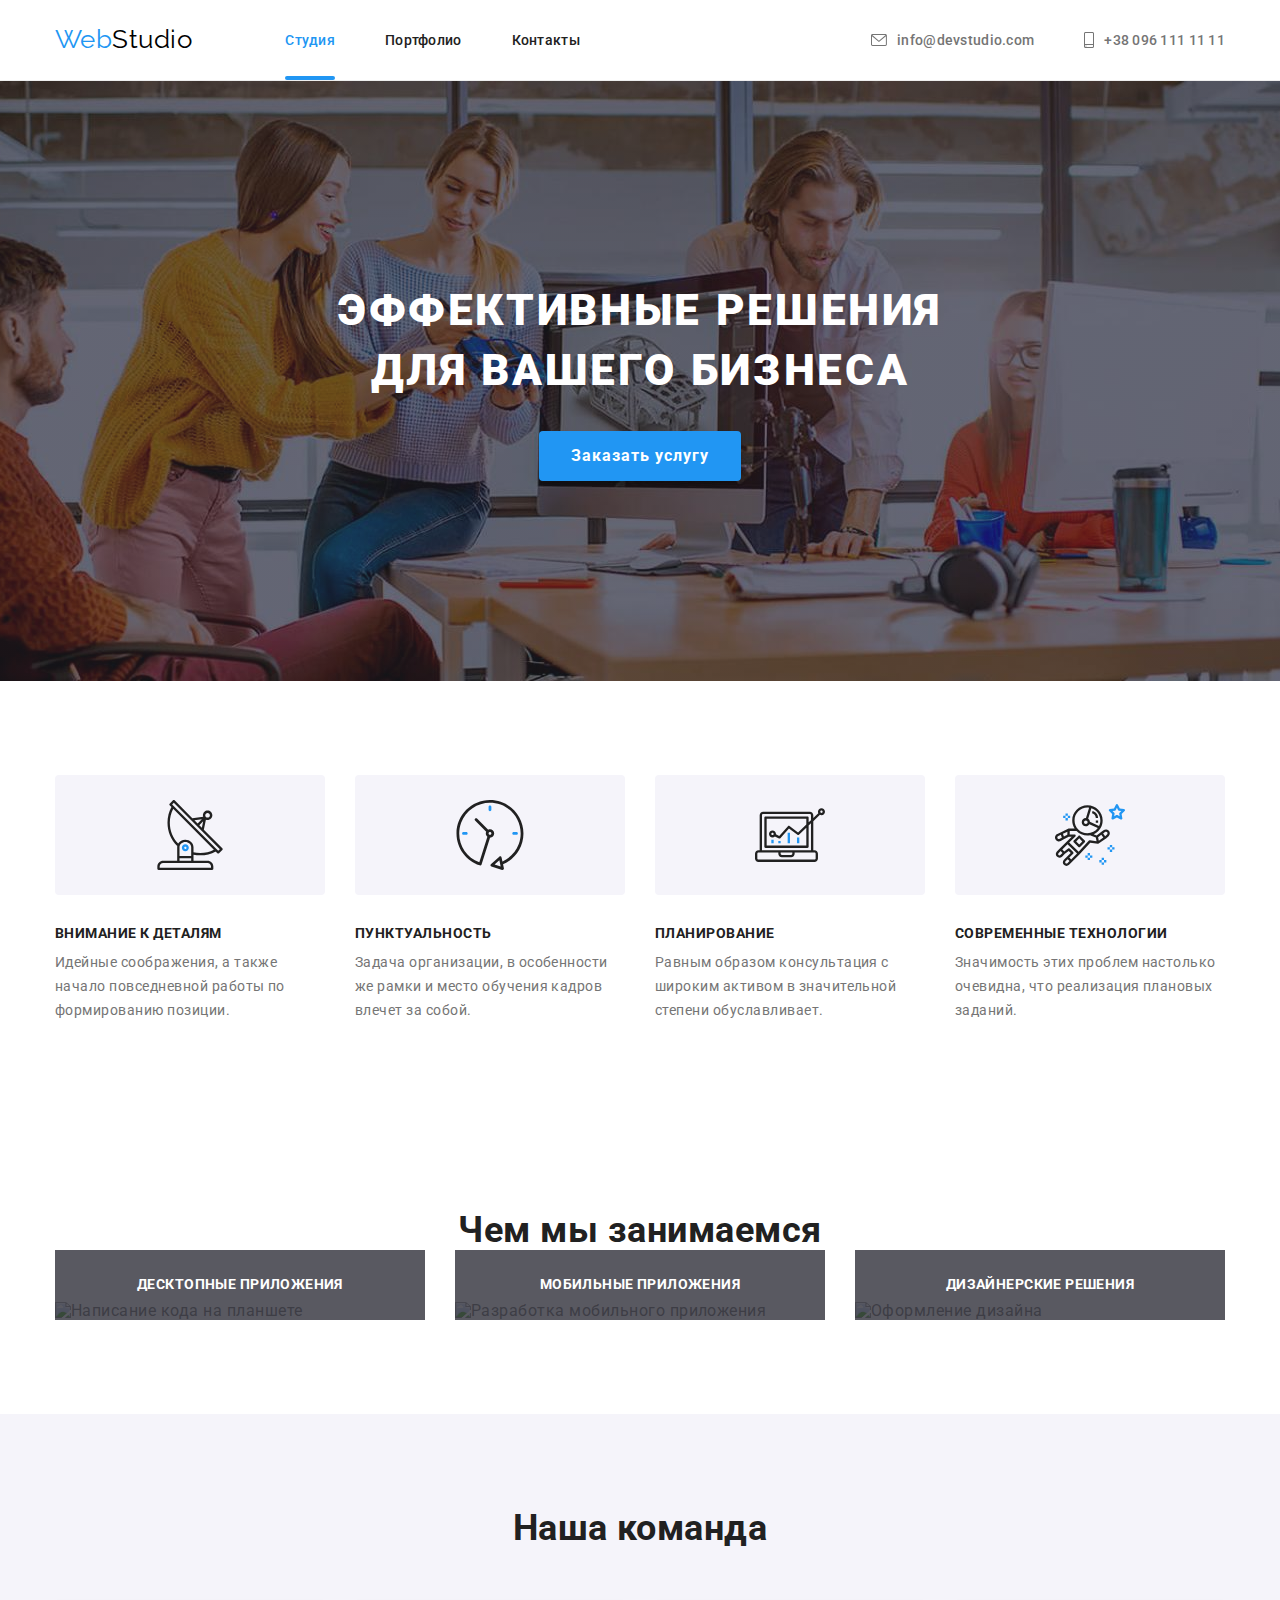
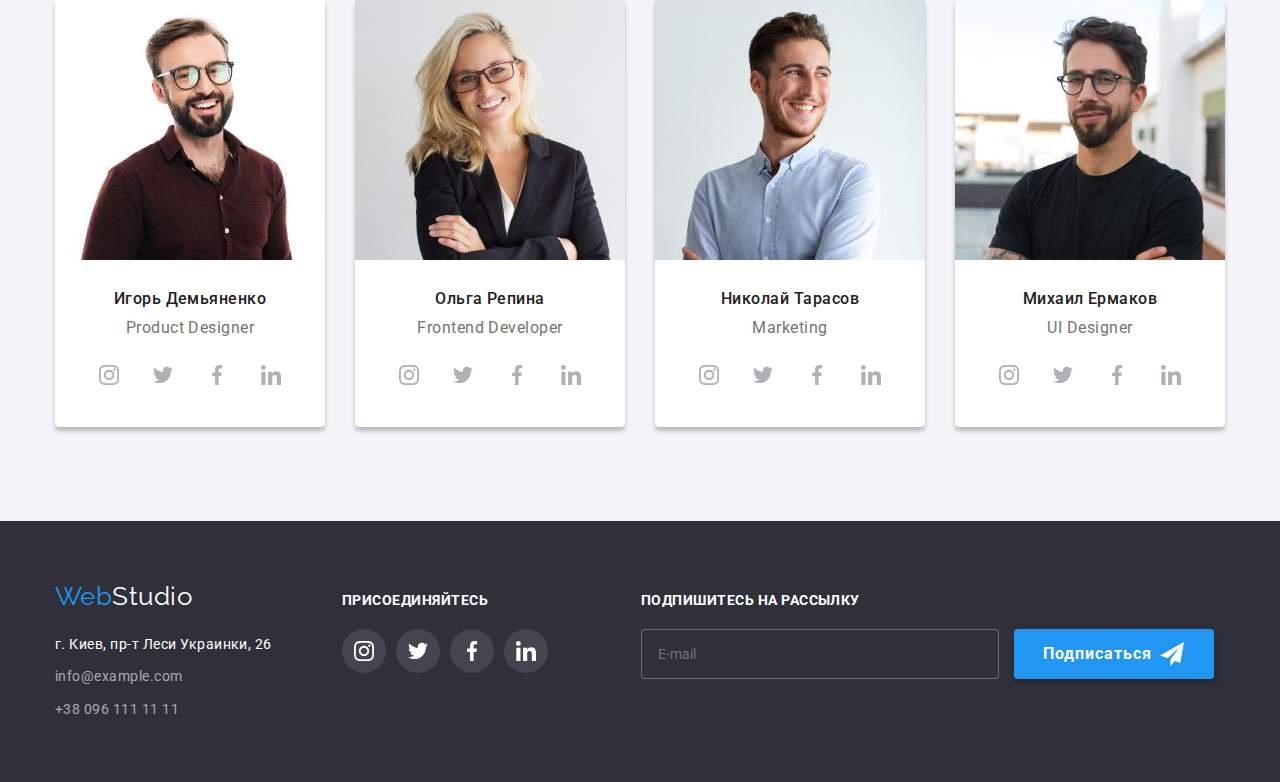
==== commit 745843de: "features section adaptive" ====
--- a/index.html
+++ b/index.html
@@ -163,58 +163,66 @@
           <ul class="features">
             <li class="features__item">
               <div class="features-card">
-                <svg class="features-card__icon">
-                  <use href="./img/sprite.svg#icon-antenna"></use>
-                </svg>
-              </div>
-              <div class="features-card__box">
-                <h3 class="features-card__title">Внимание к деталям</h3>
-                <p class="features-card__text">
-                  Идейные соображения, а также начало повседневной работы по
-                  формированию позиции.
-                </p>
+                <div class="features-card__icon">
+                  <svg width="70" height="70">
+                    <use href="./img/sprite.svg#icon-antenna"></use>
+                  </svg>
+                </div>
+                <div class="features-card__box">
+                  <h3 class="features-card__title">Внимание к деталям</h3>
+                  <p class="features-card__text">
+                    Идейные соображения, а также начало повседневной работы по
+                    формированию позиции.
+                  </p>
+                </div>
               </div>
             </li>
             <li class="features__item">
               <div class="features-card">
-                <svg class="features-card__icon">
-                  <use href="./img/sprite.svg#icon-clock"></use>
-                </svg>
-              </div>
-              <div class="features-card__box">
-                <h3 class="features-card__title">Пунктуальность</h3>
-                <p class="features-card__text">
-                  Задача организации, в особенности же рамки и место обучения
-                  кадров влечет за собой.
-                </p>
+                <div class="features-card__icon">
+                  <svg width="70" height="70">
+                    <use href="./img/sprite.svg#icon-clock"></use>
+                  </svg>
+                </div>
+                <div class="features-card__box">
+                  <h3 class="features-card__title">Пунктуальность</h3>
+                  <p class="features-card__text">
+                    Задача организации, в особенности же рамки и место обучения
+                    кадров влечет за собой.
+                  </p>
+                </div>
               </div>
             </li>
             <li class="features__item">
               <div class="features-card">
-                <svg class="features-card__icon">
-                  <use href="./img/sprite.svg#icon-diagram"></use>
-                </svg>
-              </div>
-              <div class="features-card__box">
-                <h3 class="features-card__title">Планирование</h3>
-                <p class="features-card__text">
-                  Равным образом консультация с широким активом в значительной
-                  степени обуславливает.
-                </p>
+                <div class="features-card__icon">
+                  <svg width="70" height="70">
+                    <use href="./img/sprite.svg#icon-diagram"></use>
+                  </svg>
+                </div>
+                <div class="features-card__box">
+                  <h3 class="features-card__title">Планирование</h3>
+                  <p class="features-card__text">
+                    Равным образом консультация с широким активом в значительной
+                    степени обуславливает.
+                  </p>
+                </div>
               </div>
             </li>
             <li class="features__item">
               <div class="features-card">
-                <svg class="features-card__icon">
-                  <use href="./img/sprite.svg#icon-astronaut"></use>
-                </svg>
-              </div>
-              <div class="features-card__box">
-                <h3 class="features-card__title">Современные технологии</h3>
-                <p class="features-card__text">
-                  Значимость этих проблем настолько очевидна, что реализация
-                  плановых заданий.
-                </p>
+                <div class="features-card__icon">
+                  <svg width="70" height="70">
+                    <use href="./img/sprite.svg#icon-astronaut"></use>
+                  </svg>
+                </div>
+                <div class="features-card__box">
+                  <h3 class="features-card__title">Современные технологии</h3>
+                  <p class="features-card__text">
+                    Значимость этих проблем настолько очевидна, что реализация
+                    плановых заданий.
+                  </p>
+                </div>
               </div>
             </li>
           </ul>
--- a/css/main.min.css
+++ b/css/main.min.css
@@ -1,2 +1,2 @@
-.visually-hidden{position:absolute;width:1px;height:1px;margin:-1px;border:0;padding:0;white-space:nowrapp;clip-path:inset(100%);clip:rect(0 0 0 0);overflow:hidden}:root{--primary-text-color: #757575;--secondary-text-color: #ffffff;--third-text-color: rgba(256, 256, 256, 0.6);--title-text-color: #212121;--accent-color: #2196f3;--primary-background-color: #ffffff;--secondary-background-color: #2f303a;--third-background-color: #f5f4fa;--icon-color: #afb1b8;--backdrop-bg-color: rgba(0, 0, 0, 0.2)}html{scroll-behavior:smooth}body{background-color:var(--primary-background-color);color:var(--primary-text-color);font-family:Roboto, sans-serif;letter-spacing:0.03em}p,h1,h2,h3,h4,h5{margin:0}ul{list-style:none;margin:0;padding:0}img{display:block;max-width:100%;height:auto}button{cursor:pointer}header{border:solid #eee;border-width:0 0 1px 0}a{text-decoration:none;font-style:normal}footer{background-color:var(--secondary-background-color)}.container{padding-left:15px;padding-right:15px;margin-left:auto;margin-right:auto}@media screen and (min-width: 480px){.container{width:480px}}@media screen and (min-width: 768px){.container{width:768px}}@media screen and (min-width: 1200px){.container{width:1200px}}.section{padding-top:60px;padding-bottom:60px}@media screen and (min-width: 1200px){.section{padding-top:94px;padding-bottom:94px}}.section__title{color:var(--title-text-color);font-weight:700;font-size:28px;line-height:1.15;text-align:center;margin-bottom:30px}@media screen and (min-width: 1200px){.section__title{font-size:36px;margin-bottom:50px}}.logo{font-family:Raleway, sans-serif;font-size:26px;line-height:1.2}.header__logo{margin-right:93px}.logo__text{color:currentColor}.footer__logo{margin-bottom:20px;display:block}.logo__text--blue{color:#2196f3}.logo__text--black{color:#000000}.logo__text--white{color:#ffffff}.button{display:block;min-width:200px;min-height:50px;border:0px;text-align:center;background-color:var(--accent-color);color:var(--secondary-text-color);font-weight:700;font-size:16px;line-height:1.87;letter-spacing:0.06em;cursor:pointer;border-radius:4px;box-shadow:0 4px 4px 0px rgba(0,0,0,0.25)}.button:active{background-color:#188ce8}.hero__button{padding:10px 32px;margin-left:auto;margin-right:auto}.footer-form__button{display:flex;align-items:center;text-align:left;padding:10px 29px;margin-left:auto;margin-right:auto}@media screen and (min-width: 1200px){.footer-form__button{display:inline-flex}}.modal-form__button{align-self:center;padding:10px 55px}.social{display:flex;justify-content:center}.social__item{width:44px;height:44px;margin-right:10px}.social__item:last-child{margin-right:0}.social__icon{fill:var(--icon-color);transition:fill 250ms cubic-bezier(0.4, 0, 0.2, 1)}.social__link:hover .social__icon,.social__link:focus .social__icon{fill:#ffffff}.social__link{width:100%;height:100%;border-radius:50%;background-color:#ffffff;display:flex;align-items:center;justify-content:center;transition:background-color 250ms cubic-bezier(0.4, 0, 0.2, 1)}.social__link:hover,.social__link:focus{background-color:var(--accent-color)}@media screen and (max-width: 767px){.footer-social-wrapp{margin-bottom:60px}}.social__link--dark{background-color:rgba(255,255,255,0.1);transition:background-color 250ms cubic-bezier(0.4, 0, 0.2, 1)}.social__link--dark:hover,.social__link--dark:focus{background-color:var(--accent-color)}.social__icon--white{fill:#ffffff}.backdrop{position:fixed;top:0;width:100vw;height:100vh;background-color:var(--backdrop-bg-color);transition:opacity 300ms linear, visibility 300ms linear}.is-hidden{visibility:hidden;opacity:0;pointer-events:none}.modal{position:absolute;top:50%;left:50%;transform:translate(-50%, -50%);width:528px;min-height:581px;background-color:#ffffff;border-radius:5px;padding:40px}.modal__button{border:1px solid rgba(0,0,0,0.1);background-color:#ffffff;width:30px;height:30px;border-radius:50%;position:absolute;top:8px;right:8px;display:flex;align-items:center;justify-content:center;transition:fill 250ms cubic-bezier(0.4, 0, 0.2, 1)}.modal__button:hover,.modal__button:focus{fill:var(--accent-color)}.modal-form{display:flex;flex-direction:column}.modal-form__title{font-size:20px;font-weight:700;line-height:1.17;color:var(--title-text-color);text-align:center;margin-bottom:12px}.modal-form__field{font-size:12px;line-height:1.15;font-weight:400;margin-bottom:10px}.modal-form__field:nth-child(5){margin-bottom:20px}.modal-form__wrappp{position:relative;display:block;margin-top:4px}.modal-form__input{width:100%;height:40px;border-radius:4px;border:1px solid rgba(33,33,33,0.2);padding-left:42px;transition:border-color 250ms cubic-bezier(0.4, 0, 0.2, 1)}.modal-form__input:focus{outline:none;border-color:var(--accent-color)}.modal-form__icon{position:absolute;top:50%;left:12px;transform:translateY(-50%);transition:fill 250ms cubic-bezier(0.4, 0, 0.2, 1)}.modal-form__input:focus+.modal-form__icon{fill:var(--accent-color)}.modal-form__message{display:block;width:100%;height:120px;border-radius:4px;border:1px solid rgba(33,33,33,0.2);margin-top:4px;resize:none;padding:12px 16px;transition:border-color 250ms cubic-bezier(0.4, 0, 0.2, 1)}.modal-form__message::placeholder{color:rgba(117,117,117,0.5)}.modal-form__message:focus{outline:none;border-color:var(--accent-color)}.checkbox__label{display:flex;align-items:center;justify-content:center;font-size:14px;margin-bottom:30px}.checkbox__label::before{display:block;content:'';width:16px;height:15px;border:1px solid #212121;border-radius:4px;cursor:pointer;margin-right:7px}.checkbox:checked+.checkbox__label::before{background-color:var(--accent-color);border-color:var(--accent-color);background-image:url(../img/checkbox-flag.svg);background-repeat:no-repeat;background-position:center}.checkbox:focus+.checkbox__label::before{outline:1px solid var(--accent-color)}.accept-policy{text-decoration:underline;color:var(--accent-color)}.footer-form__field{display:block}@media screen and (max-width: 1199px){.footer-form__field{margin-bottom:20px}}@media screen and (min-width: 1200px){.footer-form__field{display:inline-block;margin-right:12px}}@media screen and (min-width: 768px) and (max-width: 1199px){.footer-form-wrapp{margin-right:12px;display:block}}@media screen and (min-width: 1200px){.footer-form-wrapp{display:flex;margin-left:93px}}.footer-form__input{width:100%;height:50px;border-radius:4px;border:1px solid rgba(255,255,255,0.3);background-color:var(--secondary-background-color);padding-left:16px;color:#ffffff;transition:border-color 250ms cubic-bezier(0.4, 0, 0.2, 1)}@media screen and (min-width: 768px){.footer-form__input{width:450px}}@media screen and (min-width: 1200px){.footer-form__input{width:358px}}.footer-form__input:focus{outline:none;border-color:var(--accent-color)}.footer-form__icon{margin-left:8px;fill:#ffffff}.mobile-menu{position:fixed;z-index:100;top:0;left:0;display:flex;flex-direction:column;width:100vw;height:100vh;padding:48px 40px;font-weight:500;opacity:0;visibility:hidden;pointer-events:none;background-color:#ffffff;transition:opacity 250ms cubic-bezier(0.4, 0, 0.2, 1),visibility 250ms cubic-bezier(0.4, 0, 0.2, 1)}.mobile-menu.is-open{opacity:1;visibility:visible;pointer-events:all}.burger-button{padding:0;background-color:transparent;cursor:pointer;border:none;line-height:0;margin-left:auto}.burger-button:active{fill:var(--accent-color)}@media screen and (min-width: 768px){.burger-button{display:none}}.burger-button__icon{width:40px;height:40px}.close-button{position:absolute;top:10px;right:15px;width:40px;height:40px;padding:0;background-color:transparent;cursor:pointer;border:none;line-height:0}.close-button:active{fill:var(--accent-color)}.close-button__icon{width:40px;height:40px}.mobile-site-nav__item:not(:last-child){margin-bottom:32px}.mobile-site-nav__link{font-size:40px;line-height:1.17;color:var(--title-text-color)}.mobile-site-nav__link--current{color:var(--accent-color)}.mobile-auth-nav{margin-top:auto;margin-bottom:64px}.mobile-auth-nav__item:not(:last-child){margin-bottom:32px}.mobile-auth-nav__link{font-size:24px;line-height:1.16;color:var(--primary-text-color)}.mobile-auth-nav__link--blue{font-size:34px;color:var(--accent-color)}@media screen and (max-width: 479px){.mobile-auth-nav__text-tel{font-size:7vw}}@media screen and (max-width: 479px){.mobile-auth-nav__text-mail{font-size:5vw}}.mobile-social{display:flex;flex-wrap:wrap}.mobile-social__item{position:relative}.mobile-social__item:not(:last-child){margin-right:20px}.mobile-social__link{font-size:18px;line-height:1.2;color:var(--accent-color)}.mobile-social__link::after{content:'';position:absolute;height:22px;border:1px solid rgba(33,33,33,0.2);left:-10px;top:0;display:block}.container__header{display:flex;align-items:center;height:80px;padding-top:16px;padding-bottom:16px;background-color:#ffffff}@media screen and (min-width: 768px) and (max-width: 1200px){.container__header{padding-top:26px;padding-bottom:26px;width:100%}}@media screen and (max-width: 767px){.container__header{height:60px;width:100%}}.site-nav{display:flex}@media screen and (max-width: 767px){.site-nav{display:none}}.site-nav__item:not(:last-child){margin-right:50px}.site-nav__link{color:var(--title-text-color);font-weight:500;font-size:14px;line-height:1.15;letter-spacing:0.02em;position:relative;transition:color 250ms cubic-bezier(0.4, 0, 0.2, 1)}.site-nav__link:hover,.site-nav__link:focus{color:var(--accent-color)}.auth-nav{display:flex;margin-left:auto}@media screen and (max-width: 767px){.auth-nav{display:none}}@media screen and (max-width: 1199px){.auth-nav{flex-direction:column}}@media screen and (max-width: 1199px){.auth-nav__item:not(:last-child){margin-bottom:10px}}@media screen and (min-width: 1200px){.auth-nav__item:not(:last-child){margin-right:50px}}.auth-nav__link{display:flex;align-items:center;color:var(--primary-text-color);font-weight:500;font-size:14px;line-height:1.15;letter-spacing:0.02em;transition:color 250ms cubic-bezier(0.4, 0, 0.2, 1)}.auth-nav__link:hover,.auth-nav__link:focus{color:var(--accent-color);fill:var(--accent-color)}.auth-nav__icon{fill:currentColor;margin-right:10px}.site-nav__link--current{color:var(--accent-color)}.site-nav__link--current::after{content:'';width:100%;position:absolute;height:4px;border-radius:2px;background-color:var(--accent-color);bottom:-32px;display:block}.hero{padding-top:118px;padding-bottom:118px;margin-left:auto;margin-right:auto;max-width:480px;height:400px;background-image:linear-gradient(rgba(47,48,58,0.4), rgba(47,48,58,0.4)),url(/img/hero/m-hero.jpeg);background-position:center;background-repeat:no-repeat;background-size:cover}@media screen and (min-device-pixel-ratio: 2), (min-resolution: 192dpi), (min-resolution: 2dppx){.hero{background-image:linear-gradient(rgba(47,48,58,0.4), rgba(47,48,58,0.4)),url(/img/hero/m-hero@2x.jpeg)}}@media screen and (min-width: 768px){.hero{max-width:768px;background-image:linear-gradient(rgba(47,48,58,0.4), rgba(47,48,58,0.4)),url(/img/hero/t-hero.jpeg)}}@media screen and (min-width: 768px) and (min-device-pixel-ratio: 2), screen and (min-width: 768px) and (min-resolution: 192dpi), screen and (min-width: 768px) and (min-resolution: 2dppx){.hero{background-image:linear-gradient(rgba(47,48,58,0.4), rgba(47,48,58,0.4)),url(/img/hero/t-hero@2x.jpeg)}}@media screen and (min-width: 1200px){.hero{max-width:1600px;height:600px;padding-top:200px;padding-bottom:200px;background-image:linear-gradient(rgba(47,48,58,0.4), rgba(47,48,58,0.4)),url(/img/hero/d-hero.jpeg)}}@media screen and (min-width: 1200px) and (min-device-pixel-ratio: 2), screen and (min-width: 1200px) and (min-resolution: 192dpi), screen and (min-width: 1200px) and (min-resolution: 2dppx){.hero{background-image:linear-gradient(rgba(47,48,58,0.4), rgba(47,48,58,0.4)),url(/img/hero/d-hero@2x.jpeg)}}.hero__title{color:var(--secondary-text-color);font-weight:900;font-size:26px;line-height:1.6;letter-spacing:0.06em;text-transform:uppercase;max-width:360px;text-align:center;margin-left:auto;margin-right:auto;margin-bottom:30px}@media screen and (min-width: 1200px){.hero__title{font-size:44px;line-height:1.36;max-width:696px}}.features{display:block;margin-left:auto;margin-right:auto}@media screen and (min-width: 768px){.features{display:flex;flex-wrap:wrap;margin:-15px}}@media screen and (min-width: 768px){.features__item{flex-basis:calc((100% - 2 * 30px) / 2);margin:15px}}@media screen and (min-width: 1200px){.features__item{flex-basis:calc((100% - 4 * 30px) / 4)}}@media screen and (max-width: 767px){.features__item:not(:last-child){margin-bottom:30px}}.features-card{display:flex;justify-content:center;align-items:center;height:120px;margin-bottom:30px;background-color:var(--third-background-color)}@media screen and (min-width: 768px) and (max-width: 1199px){.features-card{display:flex;flex-direction:column;height:100%}}.features-card__icon{height:70px;width:70px}@media screen and (min-width: 768px) and (max-width: 1199px){.features-card__box{flex-grow:1}}.features-card__title{color:var(--title-text-color);font-weight:700;font-size:14px;line-height:1.15;text-transform:uppercase;margin-bottom:10px}@media screen and (max-width: 767px){.features-card__title{text-align:center}}.features-card__text{font-size:14px;line-height:1.7;font-weight:400}@media screen and (max-width: 1199px){.section--hidden{display:none}}.about{display:flex;flex-wrap:wrap;margin-left:-30px}.about__item{flex-basis:calc((100% - 3 * 30px) / 3);margin-left:30px;position:relative}.about-card__box{display:flex;align-items:center;justify-content:center;background-color:rgba(47,48,58,0.8);height:70px;width:100%;position:absolute;bottom:0;left:0}.about-card__text{color:var(--secondary-text-color);font-weight:700;font-size:14px;line-height:1.14;text-transform:uppercase;letter-spacing:0.03em}.container__footer{display:flex;flex-direction:column;padding-top:60px;padding-bottom:60px;text-align:center;font-size:14px;line-height:1.7}@media screen and (min-width: 768px){.container__footer{flex-direction:row;justify-content:space-around;flex-wrap:wrap;align-items:baseline}}@media screen and (min-width: 1200px){.container__footer{text-align:left;flex-wrap:nowrap;justify-content:start}}@media screen and (max-width: 1199px){.footer-address-wrapp{margin-bottom:60px}}@media screen and (min-width: 1200px){.footer-social-wrapp{margin-left:70px}}.address__item:not(:last-child){margin-bottom:9px}.address__link{color:currentColor;transition:color 250ms cubic-bezier(0.4, 0, 0.2, 1)}.address__link:hover,.address__link:focus{color:var(--accent-color)}.address__link--white{color:var(--secondary-text-color)}.address__link--gray{color:var(--third-text-color)}.footer__title{margin-bottom:20px;font-size:14px;line-height:1.14;text-transform:uppercase;color:var(--secondary-text-color)}.section--gray{background-color:var(--third-background-color)}.team{display:block;margin-left:auto;margin-right:auto}@media screen and (min-width: 768px){.team{display:flex;flex-wrap:wrap;margin:-15px}}.team__item{border-radius:0px 0px 4px 4px;background-color:#fff;text-align:center;box-shadow:0 4px 4px 0px rgba(0,0,0,0.25)}@media screen and (min-width: 768px){.team__item{flex-basis:calc((100% - 2 * 30px) / 2);margin:15px}}@media screen and (min-width: 1200px){.team__item{flex-basis:calc((100% - 4 * 30px) / 4)}}@media screen and (max-width: 767px){.team__item:not(:last-child){margin-bottom:30px}}@media screen and (min-width: 768px) and (max-width: 1199px){.team-card{display:flex;flex-direction:column;height:100%}}.team-card__box{padding-top:30px;padding-bottom:24px}@media screen and (min-width: 768px) and (max-width: 1199px){.team-card__box{flex-grow:1}}@media screen and (min-width: 1200px){.team-card__box{padding-bottom:30px}}.team-card__title{color:var(--title-text-color);font-weight:500;font-size:16px;line-height:1.18;margin-bottom:10px}.team-card__text{font-size:16px;line-height:1.18;margin-bottom:16px}.customers{display:flex;margin-left:-30px;justify-content:center}.customers__item{flex-basis:calc((100% - 6 * 30px) / 6);margin-left:30px}.customers-card{height:92px;width:170px;text-align:center;background-color:#fff}.customers-card__link{width:100%;height:100%;border:solid 1px;border-color:var(--icon-color);border-radius:4px 4px 4px 4px;background-color:#ffffff;display:flex;align-items:center;justify-content:center;transition:border-color 250ms cubic-bezier(0.4, 0, 0.2, 1)}.customers-card__link:hover,.customers-card__link:focus{border-color:var(--accent-color)}.customers-card__icon{fill:var(--icon-color);width:106px;height:60px;transition:fill 250ms cubic-bezier(0.4, 0, 0.2, 1)}.customers-card__link:hover .customers-card__icon,.customers-card__link:focus .customers-card__icon{fill:var(--accent-color)}.filter{display:flex;justify-content:center;margin-bottom:50px}.filter__item:not(:last-child){margin-right:8px}.filter__button{display:inline-block;background-color:var(--third-background-color);color:var(--title-text-color);cursor:pointer;padding:6px 22px;border-radius:4px;border:0 transparent;line-height:1.62;font-weight:500;transition:color 250ms cubic-bezier(0.4, 0, 0.2, 1),background-color 250ms cubic-bezier(0.4, 0, 0.2, 1),box-shadow 250ms cubic-bezier(0.4, 0, 0.2, 1)}.filter__button:hover,.filter__button:focus{color:var(--secondary-text-color);background-color:var(--accent-color);box-shadow:0 4px 4px 0px rgba(0,0,0,0.25)}.filter__button:active{background-color:#188ce8}.portfolio{display:flex;flex-wrap:wrap;margin-right:-30px;margin-bottom:-30px}.portfolio__item{flex-basis:calc((100% - 3 * 30px) / 3);margin-right:30px;margin-bottom:30px}.portfolio__link{display:block;transition:box-shadow 250ms cubic-bezier(0.4, 0, 0.2, 1)}.portfolio__link:hover,.portfolio__link:focus{box-shadow:0 4px 4px 0px rgba(0,0,0,0.25)}.portfolio-card{position:relative;overflow:hidden}.portfolio-card__description{position:absolute;top:0;left:0;color:#ffffff;background-color:rgba(33,150,243,0.9);font-size:18px;line-height:1.55;letter-spacing:0.03em;padding:63px 24px;height:100%;transform:translateY(101%);transition:transform 250ms cubic-bezier(0.4, 0, 0.2, 1)}.portfolio__link:hover .portfolio-card__description,.portfolio__link:focus .portfolio-card__description{transform:translateY(0)}.portfolio-card__box{padding:20px 24px;border:solid #eee;border-width:0 1px 1px 1px}.portfolio-card__title{color:var(--title-text-color);font-weight:700;font-size:18px;line-height:2;letter-spacing:0.06em;margin-bottom:4px}.portfolio-card__text{color:var(--primary-text-color);font-size:16px;line-height:1.87}
+.visually-hidden{position:absolute;width:1px;height:1px;margin:-1px;border:0;padding:0;white-space:nowrapp;clip-path:inset(100%);clip:rect(0 0 0 0);overflow:hidden}:root{--primary-text-color: #757575;--secondary-text-color: #ffffff;--third-text-color: rgba(256, 256, 256, 0.6);--title-text-color: #212121;--accent-color: #2196f3;--primary-background-color: #ffffff;--secondary-background-color: #2f303a;--third-background-color: #f5f4fa;--icon-color: #afb1b8;--backdrop-bg-color: rgba(0, 0, 0, 0.2)}html{scroll-behavior:smooth}body{background-color:var(--primary-background-color);color:var(--primary-text-color);font-family:Roboto, sans-serif;letter-spacing:0.03em}p,h1,h2,h3,h4,h5{margin:0}ul{list-style:none;margin:0;padding:0}img{display:block;max-width:100%;height:auto}button{cursor:pointer}header{border:solid #eee;border-width:0 0 1px 0}a{text-decoration:none;font-style:normal}footer{background-color:var(--secondary-background-color)}.container{padding-left:15px;padding-right:15px;margin-left:auto;margin-right:auto}@media screen and (min-width: 480px){.container{width:480px}}@media screen and (min-width: 768px){.container{width:768px}}@media screen and (min-width: 1200px){.container{width:1200px}}.section{padding-top:60px;padding-bottom:60px}@media screen and (min-width: 1200px){.section{padding-top:94px;padding-bottom:94px}}.section__title{color:var(--title-text-color);font-weight:700;font-size:28px;line-height:1.15;text-align:center;margin-bottom:30px}@media screen and (min-width: 1200px){.section__title{font-size:36px;margin-bottom:50px}}.logo{font-family:Raleway, sans-serif;font-size:26px;line-height:1.2}.header__logo{margin-right:93px}.logo__text{color:currentColor}.footer__logo{margin-bottom:20px;display:block}.logo__text--blue{color:#2196f3}.logo__text--black{color:#000000}.logo__text--white{color:#ffffff}.button{display:block;min-width:200px;min-height:50px;border:0px;text-align:center;background-color:var(--accent-color);color:var(--secondary-text-color);font-weight:700;font-size:16px;line-height:1.87;letter-spacing:0.06em;cursor:pointer;border-radius:4px;box-shadow:0 4px 4px 0px rgba(0,0,0,0.25)}.button:active{background-color:#188ce8}.hero__button{padding:10px 32px;margin-left:auto;margin-right:auto}.footer-form__button{display:flex;align-items:center;text-align:left;padding:10px 29px;margin-left:auto;margin-right:auto}@media screen and (min-width: 1200px){.footer-form__button{display:inline-flex}}.modal-form__button{align-self:center;padding:10px 55px}.social{display:flex;justify-content:center}.social__item{width:44px;height:44px;margin-right:10px}.social__item:last-child{margin-right:0}.social__icon{fill:var(--icon-color);transition:fill 250ms cubic-bezier(0.4, 0, 0.2, 1)}.social__link:hover .social__icon,.social__link:focus .social__icon{fill:#ffffff}.social__link{width:100%;height:100%;border-radius:50%;background-color:#ffffff;display:flex;align-items:center;justify-content:center;transition:background-color 250ms cubic-bezier(0.4, 0, 0.2, 1)}.social__link:hover,.social__link:focus{background-color:var(--accent-color)}@media screen and (max-width: 767px){.footer-social-wrapp{margin-bottom:60px}}.social__link--dark{background-color:rgba(255,255,255,0.1);transition:background-color 250ms cubic-bezier(0.4, 0, 0.2, 1)}.social__link--dark:hover,.social__link--dark:focus{background-color:var(--accent-color)}.social__icon--white{fill:#ffffff}.backdrop{position:fixed;top:0;width:100vw;height:100vh;background-color:var(--backdrop-bg-color);transition:opacity 300ms linear, visibility 300ms linear}.is-hidden{visibility:hidden;opacity:0;pointer-events:none}.modal{position:absolute;top:50%;left:50%;transform:translate(-50%, -50%);width:528px;min-height:581px;background-color:#ffffff;border-radius:5px;padding:40px}.modal__button{border:1px solid rgba(0,0,0,0.1);background-color:#ffffff;width:30px;height:30px;border-radius:50%;position:absolute;top:8px;right:8px;display:flex;align-items:center;justify-content:center;transition:fill 250ms cubic-bezier(0.4, 0, 0.2, 1)}.modal__button:hover,.modal__button:focus{fill:var(--accent-color)}.modal-form{display:flex;flex-direction:column}.modal-form__title{font-size:20px;font-weight:700;line-height:1.17;color:var(--title-text-color);text-align:center;margin-bottom:12px}.modal-form__field{font-size:12px;line-height:1.15;font-weight:400;margin-bottom:10px}.modal-form__field:nth-child(5){margin-bottom:20px}.modal-form__wrappp{position:relative;display:block;margin-top:4px}.modal-form__input{width:100%;height:40px;border-radius:4px;border:1px solid rgba(33,33,33,0.2);padding-left:42px;transition:border-color 250ms cubic-bezier(0.4, 0, 0.2, 1)}.modal-form__input:focus{outline:none;border-color:var(--accent-color)}.modal-form__icon{position:absolute;top:50%;left:12px;transform:translateY(-50%);transition:fill 250ms cubic-bezier(0.4, 0, 0.2, 1)}.modal-form__input:focus+.modal-form__icon{fill:var(--accent-color)}.modal-form__message{display:block;width:100%;height:120px;border-radius:4px;border:1px solid rgba(33,33,33,0.2);margin-top:4px;resize:none;padding:12px 16px;transition:border-color 250ms cubic-bezier(0.4, 0, 0.2, 1)}.modal-form__message::placeholder{color:rgba(117,117,117,0.5)}.modal-form__message:focus{outline:none;border-color:var(--accent-color)}.checkbox__label{display:flex;align-items:center;justify-content:center;font-size:14px;margin-bottom:30px}.checkbox__label::before{display:block;content:'';width:16px;height:15px;border:1px solid #212121;border-radius:4px;cursor:pointer;margin-right:7px}.checkbox:checked+.checkbox__label::before{background-color:var(--accent-color);border-color:var(--accent-color);background-image:url(../img/checkbox-flag.svg);background-repeat:no-repeat;background-position:center}.checkbox:focus+.checkbox__label::before{outline:1px solid var(--accent-color)}.accept-policy{text-decoration:underline;color:var(--accent-color)}.footer-form__field{display:block}@media screen and (max-width: 1199px){.footer-form__field{margin-bottom:20px}}@media screen and (min-width: 1200px){.footer-form__field{display:inline-block;margin-right:12px}}@media screen and (min-width: 768px) and (max-width: 1199px){.footer-form-wrapp{margin-right:12px;display:block}}@media screen and (min-width: 1200px){.footer-form-wrapp{display:flex;margin-left:93px}}.footer-form__input{width:100%;height:50px;border-radius:4px;border:1px solid rgba(255,255,255,0.3);background-color:var(--secondary-background-color);padding-left:16px;color:#ffffff;transition:border-color 250ms cubic-bezier(0.4, 0, 0.2, 1)}@media screen and (min-width: 768px){.footer-form__input{width:450px}}@media screen and (min-width: 1200px){.footer-form__input{width:358px}}.footer-form__input:focus{outline:none;border-color:var(--accent-color)}.footer-form__icon{margin-left:8px;fill:#ffffff}.mobile-menu{position:fixed;z-index:100;top:0;left:0;display:flex;flex-direction:column;width:100vw;height:100vh;padding:48px 40px;font-weight:500;opacity:0;visibility:hidden;pointer-events:none;background-color:#ffffff;transition:opacity 250ms cubic-bezier(0.4, 0, 0.2, 1),visibility 250ms cubic-bezier(0.4, 0, 0.2, 1)}.mobile-menu.is-open{opacity:1;visibility:visible;pointer-events:all}.burger-button{padding:0;background-color:transparent;cursor:pointer;border:none;line-height:0;margin-left:auto}.burger-button:active{fill:var(--accent-color)}@media screen and (min-width: 768px){.burger-button{display:none}}.burger-button__icon{width:40px;height:40px}.close-button{position:absolute;top:10px;right:15px;width:40px;height:40px;padding:0;background-color:transparent;cursor:pointer;border:none;line-height:0}.close-button:active{fill:var(--accent-color)}.close-button__icon{width:40px;height:40px}.mobile-site-nav__item:not(:last-child){margin-bottom:32px}.mobile-site-nav__link{font-size:40px;line-height:1.17;color:var(--title-text-color)}.mobile-site-nav__link--current{color:var(--accent-color)}.mobile-auth-nav{margin-top:auto;margin-bottom:64px}.mobile-auth-nav__item:not(:last-child){margin-bottom:32px}.mobile-auth-nav__link{font-size:24px;line-height:1.16;color:var(--primary-text-color)}.mobile-auth-nav__link--blue{font-size:34px;color:var(--accent-color)}@media screen and (max-width: 479px){.mobile-auth-nav__text-tel{font-size:7vw}}@media screen and (max-width: 479px){.mobile-auth-nav__text-mail{font-size:5vw}}.mobile-social{display:flex;flex-wrap:wrap}.mobile-social__item{position:relative}.mobile-social__item:not(:last-child){margin-right:20px}.mobile-social__link{font-size:18px;line-height:1.2;color:var(--accent-color)}.mobile-social__link::after{content:'';position:absolute;height:22px;border:1px solid rgba(33,33,33,0.2);left:-10px;top:0;display:block}.container__header{display:flex;align-items:center;height:80px;padding-top:16px;padding-bottom:16px;background-color:#ffffff}@media screen and (min-width: 768px) and (max-width: 1200px){.container__header{padding-top:26px;padding-bottom:26px;width:100%}}@media screen and (max-width: 767px){.container__header{height:60px;width:100%}}.site-nav{display:flex}@media screen and (max-width: 767px){.site-nav{display:none}}.site-nav__item:not(:last-child){margin-right:50px}.site-nav__link{color:var(--title-text-color);font-weight:500;font-size:14px;line-height:1.15;letter-spacing:0.02em;position:relative;transition:color 250ms cubic-bezier(0.4, 0, 0.2, 1)}.site-nav__link:hover,.site-nav__link:focus{color:var(--accent-color)}.auth-nav{display:flex;margin-left:auto}@media screen and (max-width: 767px){.auth-nav{display:none}}@media screen and (max-width: 1199px){.auth-nav{flex-direction:column}}@media screen and (max-width: 1199px){.auth-nav__item:not(:last-child){margin-bottom:10px}}@media screen and (min-width: 1200px){.auth-nav__item:not(:last-child){margin-right:50px}}.auth-nav__link{display:flex;align-items:center;color:var(--primary-text-color);font-weight:500;font-size:14px;line-height:1.15;letter-spacing:0.02em;transition:color 250ms cubic-bezier(0.4, 0, 0.2, 1)}.auth-nav__link:hover,.auth-nav__link:focus{color:var(--accent-color);fill:var(--accent-color)}.auth-nav__icon{fill:currentColor;margin-right:10px}.site-nav__link--current{color:var(--accent-color)}.site-nav__link--current::after{content:'';width:100%;position:absolute;height:4px;border-radius:2px;background-color:var(--accent-color);bottom:-32px;display:block}.hero{padding-top:118px;padding-bottom:118px;margin-left:auto;margin-right:auto;max-width:480px;height:400px;background-image:linear-gradient(rgba(47,48,58,0.4), rgba(47,48,58,0.4)),url(/img/hero/m-hero.jpeg);background-position:center;background-repeat:no-repeat;background-size:cover}@media screen and (min-device-pixel-ratio: 2), (min-resolution: 192dpi), (min-resolution: 2dppx){.hero{background-image:linear-gradient(rgba(47,48,58,0.4), rgba(47,48,58,0.4)),url(/img/hero/m-hero@2x.jpeg)}}@media screen and (min-width: 768px){.hero{max-width:768px;background-image:linear-gradient(rgba(47,48,58,0.4), rgba(47,48,58,0.4)),url(/img/hero/t-hero.jpeg)}}@media screen and (min-width: 768px) and (min-device-pixel-ratio: 2), screen and (min-width: 768px) and (min-resolution: 192dpi), screen and (min-width: 768px) and (min-resolution: 2dppx){.hero{background-image:linear-gradient(rgba(47,48,58,0.4), rgba(47,48,58,0.4)),url(/img/hero/t-hero@2x.jpeg)}}@media screen and (min-width: 1200px){.hero{max-width:1600px;height:600px;padding-top:200px;padding-bottom:200px;background-image:linear-gradient(rgba(47,48,58,0.4), rgba(47,48,58,0.4)),url(/img/hero/d-hero.jpeg)}}@media screen and (min-width: 1200px) and (min-device-pixel-ratio: 2), screen and (min-width: 1200px) and (min-resolution: 192dpi), screen and (min-width: 1200px) and (min-resolution: 2dppx){.hero{background-image:linear-gradient(rgba(47,48,58,0.4), rgba(47,48,58,0.4)),url(/img/hero/d-hero@2x.jpeg)}}.hero__title{color:var(--secondary-text-color);font-weight:900;font-size:26px;line-height:1.6;letter-spacing:0.06em;text-transform:uppercase;max-width:360px;text-align:center;margin-left:auto;margin-right:auto;margin-bottom:30px}@media screen and (min-width: 1200px){.hero__title{font-size:44px;line-height:1.36;max-width:696px}}.features{display:block;margin-left:auto;margin-right:auto}@media screen and (min-width: 768px){.features{display:flex;flex-wrap:wrap;margin:-15px}}@media screen and (min-width: 768px){.features__item{flex-basis:calc((100% - 2 * 30px) / 2);margin:15px}}@media screen and (min-width: 1200px){.features__item{flex-basis:calc((100% - 4 * 30px) / 4)}}@media screen and (max-width: 767px){.features__item:not(:last-child){margin-bottom:30px}}@media screen and (min-width: 768px) and (max-width: 1199px){.features-card{display:flex;flex-direction:column;height:100%}}.features-card__icon{display:flex;justify-content:center;align-items:center;width:100%;height:120px;background-color:#f5f4fa;border-radius:4px;margin-bottom:30px}@media screen and (min-width: 768px) and (max-width: 1199px){.features-card__box{flex-grow:1}}.features-card__title{color:var(--title-text-color);font-weight:700;font-size:14px;line-height:1.15;text-transform:uppercase;margin-bottom:10px}@media screen and (max-width: 767px){.features-card__title{text-align:center}}.features-card__text{font-size:14px;line-height:1.7;font-weight:400}@media screen and (max-width: 1199px){.section--hidden{display:none}}.about{display:flex;flex-wrap:wrap;margin-left:-30px}.about__item{flex-basis:calc((100% - 3 * 30px) / 3);margin-left:30px;position:relative}.about-card__box{display:flex;align-items:center;justify-content:center;background-color:rgba(47,48,58,0.8);height:70px;width:100%;position:absolute;bottom:0;left:0}.about-card__text{color:var(--secondary-text-color);font-weight:700;font-size:14px;line-height:1.14;text-transform:uppercase;letter-spacing:0.03em}.container__footer{display:flex;flex-direction:column;padding-top:60px;padding-bottom:60px;text-align:center;font-size:14px;line-height:1.7}@media screen and (min-width: 768px){.container__footer{flex-direction:row;justify-content:space-around;flex-wrap:wrap;align-items:baseline}}@media screen and (min-width: 1200px){.container__footer{text-align:left;flex-wrap:nowrap;justify-content:start}}@media screen and (max-width: 1199px){.footer-address-wrapp{margin-bottom:60px}}@media screen and (min-width: 1200px){.footer-social-wrapp{margin-left:70px}}.address__item:not(:last-child){margin-bottom:9px}.address__link{color:currentColor;transition:color 250ms cubic-bezier(0.4, 0, 0.2, 1)}.address__link:hover,.address__link:focus{color:var(--accent-color)}.address__link--white{color:var(--secondary-text-color)}.address__link--gray{color:var(--third-text-color)}.footer__title{margin-bottom:20px;font-size:14px;line-height:1.14;text-transform:uppercase;color:var(--secondary-text-color)}.section--gray{background-color:var(--third-background-color)}.team{display:block;margin-left:auto;margin-right:auto}@media screen and (min-width: 768px){.team{display:flex;flex-wrap:wrap;margin:-15px}}.team__item{border-radius:0px 0px 4px 4px;background-color:#fff;text-align:center;box-shadow:0 4px 4px 0px rgba(0,0,0,0.25)}@media screen and (min-width: 768px){.team__item{flex-basis:calc((100% - 2 * 30px) / 2);margin:15px}}@media screen and (min-width: 1200px){.team__item{flex-basis:calc((100% - 4 * 30px) / 4)}}@media screen and (max-width: 767px){.team__item:not(:last-child){margin-bottom:30px}}@media screen and (min-width: 768px) and (max-width: 1199px){.team-card{display:flex;flex-direction:column;height:100%}}.team-card__box{padding-top:30px;padding-bottom:24px}@media screen and (min-width: 768px) and (max-width: 1199px){.team-card__box{flex-grow:1}}@media screen and (min-width: 1200px){.team-card__box{padding-bottom:30px}}.team-card__title{color:var(--title-text-color);font-weight:500;font-size:16px;line-height:1.18;margin-bottom:10px}.team-card__text{font-size:16px;line-height:1.18;margin-bottom:16px}.customers{display:flex;margin-left:-30px;justify-content:center}.customers__item{flex-basis:calc((100% - 6 * 30px) / 6);margin-left:30px}.customers-card{height:92px;width:170px;text-align:center;background-color:#fff}.customers-card__link{width:100%;height:100%;border:solid 1px;border-color:var(--icon-color);border-radius:4px 4px 4px 4px;background-color:#ffffff;display:flex;align-items:center;justify-content:center;transition:border-color 250ms cubic-bezier(0.4, 0, 0.2, 1)}.customers-card__link:hover,.customers-card__link:focus{border-color:var(--accent-color)}.customers-card__icon{fill:var(--icon-color);width:106px;height:60px;transition:fill 250ms cubic-bezier(0.4, 0, 0.2, 1)}.customers-card__link:hover .customers-card__icon,.customers-card__link:focus .customers-card__icon{fill:var(--accent-color)}.filter{display:flex;justify-content:center;margin-bottom:50px}.filter__item:not(:last-child){margin-right:8px}.filter__button{display:inline-block;background-color:var(--third-background-color);color:var(--title-text-color);cursor:pointer;padding:6px 22px;border-radius:4px;border:0 transparent;line-height:1.62;font-weight:500;transition:color 250ms cubic-bezier(0.4, 0, 0.2, 1),background-color 250ms cubic-bezier(0.4, 0, 0.2, 1),box-shadow 250ms cubic-bezier(0.4, 0, 0.2, 1)}.filter__button:hover,.filter__button:focus{color:var(--secondary-text-color);background-color:var(--accent-color);box-shadow:0 4px 4px 0px rgba(0,0,0,0.25)}.filter__button:active{background-color:#188ce8}.portfolio{display:flex;flex-wrap:wrap;margin-right:-30px;margin-bottom:-30px}.portfolio__item{flex-basis:calc((100% - 3 * 30px) / 3);margin-right:30px;margin-bottom:30px}.portfolio__link{display:block;transition:box-shadow 250ms cubic-bezier(0.4, 0, 0.2, 1)}.portfolio__link:hover,.portfolio__link:focus{box-shadow:0 4px 4px 0px rgba(0,0,0,0.25)}.portfolio-card{position:relative;overflow:hidden}.portfolio-card__description{position:absolute;top:0;left:0;color:#ffffff;background-color:rgba(33,150,243,0.9);font-size:18px;line-height:1.55;letter-spacing:0.03em;padding:63px 24px;height:100%;transform:translateY(101%);transition:transform 250ms cubic-bezier(0.4, 0, 0.2, 1)}.portfolio__link:hover .portfolio-card__description,.portfolio__link:focus .portfolio-card__description{transform:translateY(0)}.portfolio-card__box{padding:20px 24px;border:solid #eee;border-width:0 1px 1px 1px}.portfolio-card__title{color:var(--title-text-color);font-weight:700;font-size:18px;line-height:2;letter-spacing:0.06em;margin-bottom:4px}.portfolio-card__text{color:var(--primary-text-color);font-size:16px;line-height:1.87}
 /*# sourceMappingURL=main.min.css.map */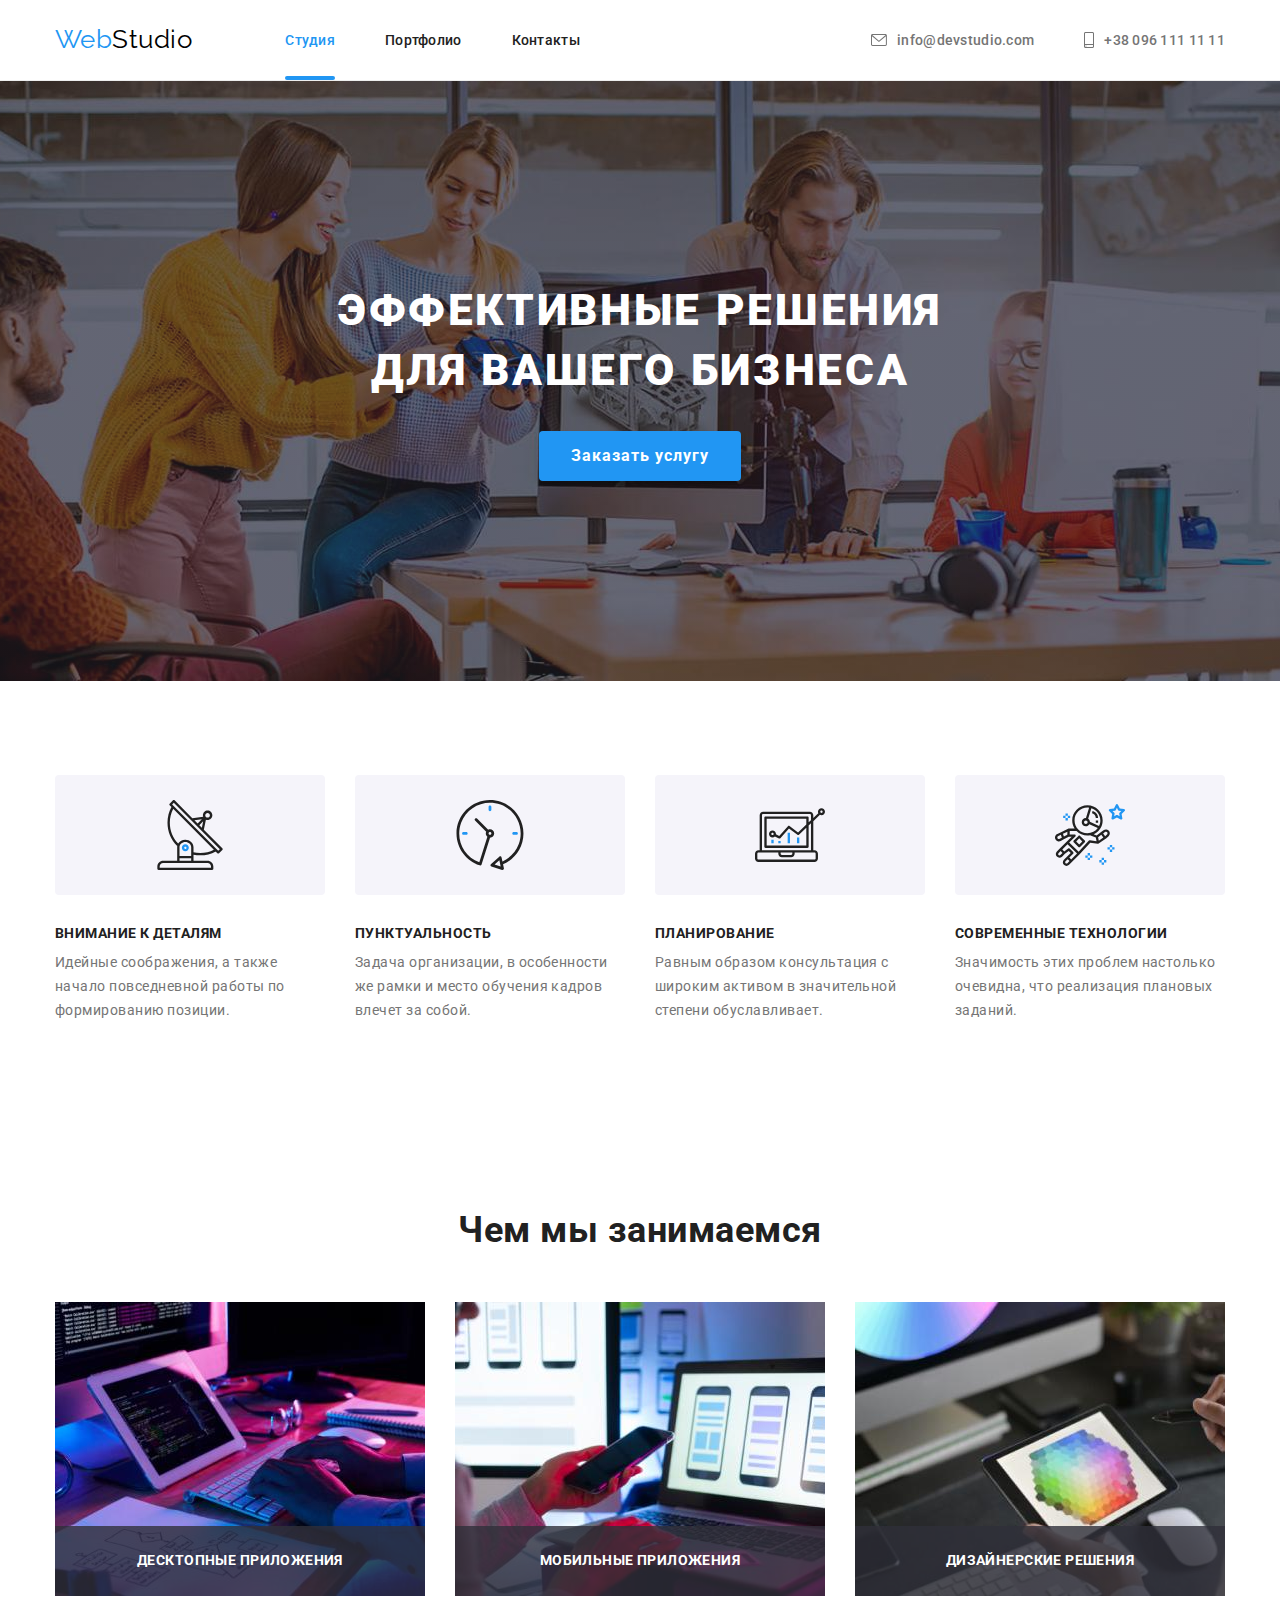
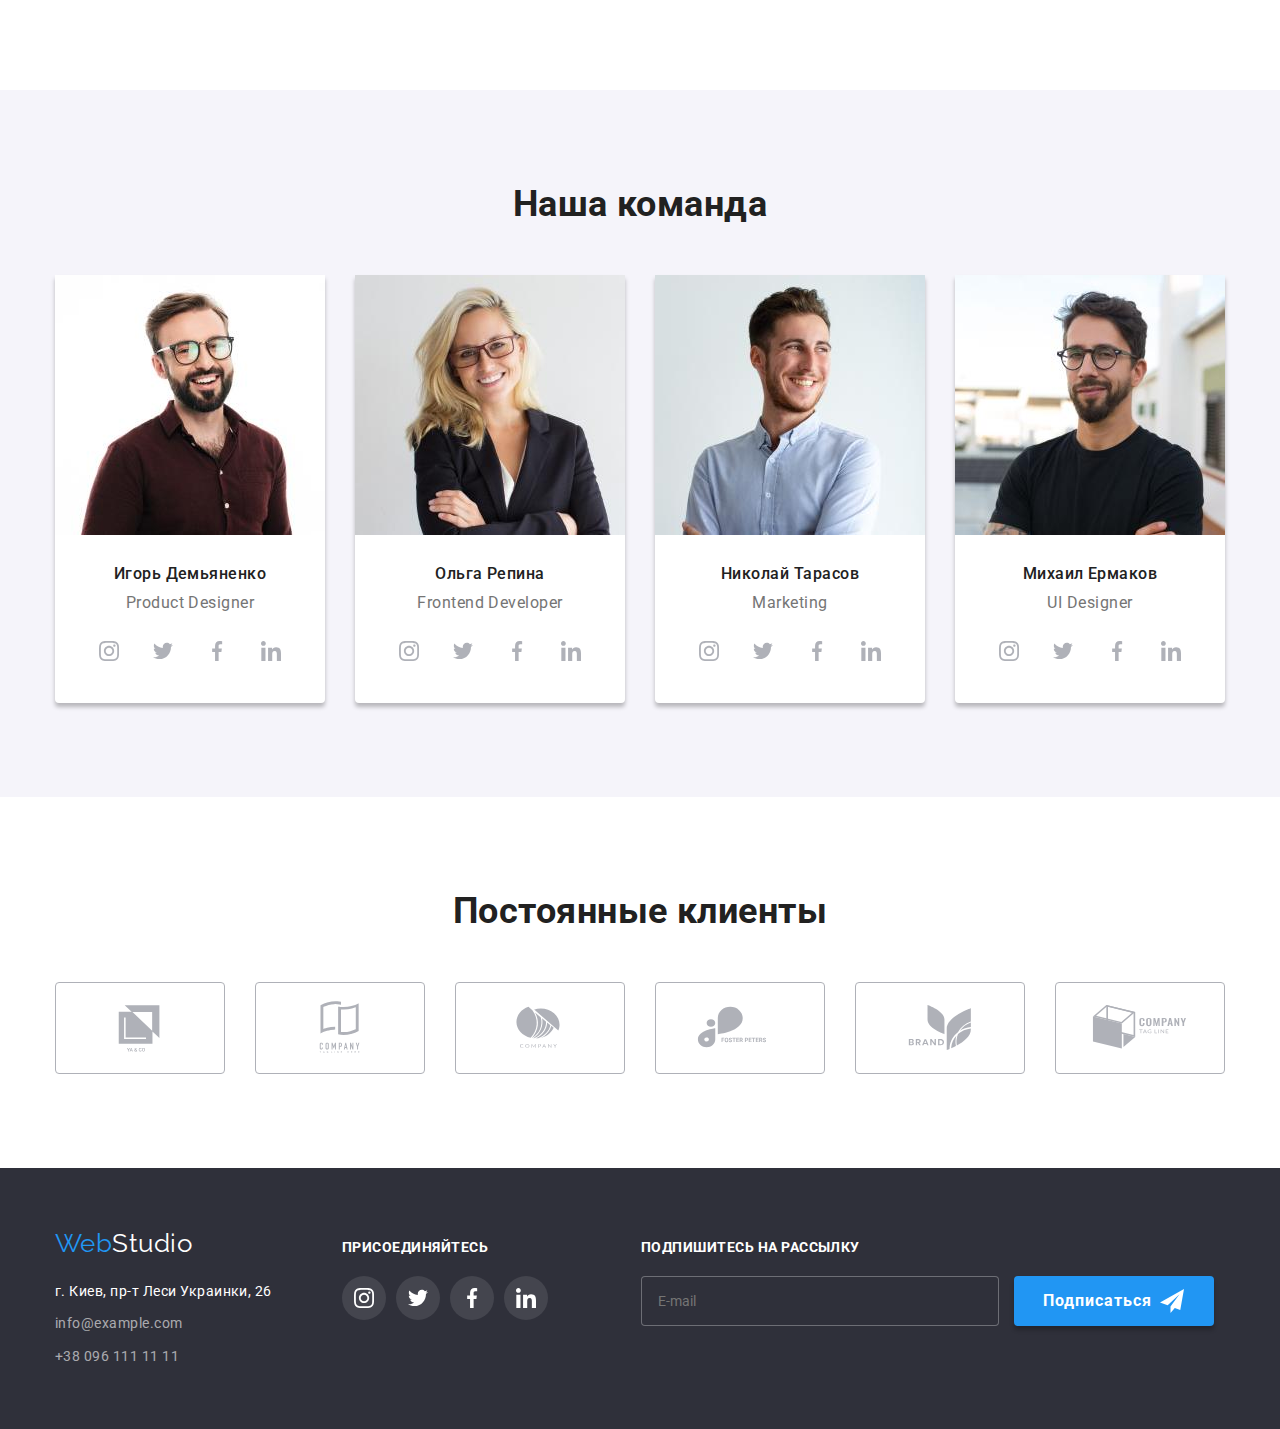
==== commit 53f5d311: "edits" ====
--- a/index.html
+++ b/index.html
@@ -19,7 +19,6 @@
   </head>
 
   <body>
-    <div class="container"></div>
     <header class="header">
       <div class="container container__header">
         <a class="logo header__logo" href="./index.html" lang="en">
@@ -559,7 +558,8 @@
           </ul>
         </div>
       </section>
-      <!-- <section class="section">
+
+      <section class="section">
         <div class="container">
           <h2 class="section__title">Постоянные клиенты</h2>
           <ul class="customers">
@@ -619,7 +619,7 @@
             </li>
           </ul>
         </div>
-      </section> -->
+      </section>
     </main>
 
     <footer class="footer">
@@ -726,7 +726,7 @@
       </div>
     </footer>
 
-    <!-- <div class="backdrop is-hidden" data-modal>
+    <div class="backdrop is-hidden" data-modal>
       <div class="modal">
         <button type="button" class="modal__button" data-modal-close>
           <svg class="modal__icon-close" width="18" height="18">
@@ -808,9 +808,9 @@
           </button>
         </form>
       </div>
-    </div> -->
-
-    <!-- <script src="./js/modal.js"></script> -->
+    </div>
+
+    <script src="./js/modal.js"></script>
     <script src="./js/mobile-menu.js"></script>
   </body>
 </html>
--- a/css/main.min.css
+++ b/css/main.min.css
@@ -1,2 +1,2 @@
-.visually-hidden{position:absolute;width:1px;height:1px;margin:-1px;border:0;padding:0;white-space:nowrapp;clip-path:inset(100%);clip:rect(0 0 0 0);overflow:hidden}:root{--primary-text-color: #757575;--secondary-text-color: #ffffff;--third-text-color: rgba(256, 256, 256, 0.6);--title-text-color: #212121;--accent-color: #2196f3;--primary-background-color: #ffffff;--secondary-background-color: #2f303a;--third-background-color: #f5f4fa;--icon-color: #afb1b8;--backdrop-bg-color: rgba(0, 0, 0, 0.2)}html{scroll-behavior:smooth}body{background-color:var(--primary-background-color);color:var(--primary-text-color);font-family:Roboto, sans-serif;letter-spacing:0.03em}p,h1,h2,h3,h4,h5{margin:0}ul{list-style:none;margin:0;padding:0}img{display:block;max-width:100%;height:auto}button{cursor:pointer}header{border:solid #eee;border-width:0 0 1px 0}a{text-decoration:none;font-style:normal}footer{background-color:var(--secondary-background-color)}.container{padding-left:15px;padding-right:15px;margin-left:auto;margin-right:auto}@media screen and (min-width: 480px){.container{width:480px}}@media screen and (min-width: 768px){.container{width:768px}}@media screen and (min-width: 1200px){.container{width:1200px}}.section{padding-top:60px;padding-bottom:60px}@media screen and (min-width: 1200px){.section{padding-top:94px;padding-bottom:94px}}.section__title{color:var(--title-text-color);font-weight:700;font-size:28px;line-height:1.15;text-align:center;margin-bottom:30px}@media screen and (min-width: 1200px){.section__title{font-size:36px;margin-bottom:50px}}.logo{font-family:Raleway, sans-serif;font-size:26px;line-height:1.2}.header__logo{margin-right:93px}.logo__text{color:currentColor}.footer__logo{margin-bottom:20px;display:block}.logo__text--blue{color:#2196f3}.logo__text--black{color:#000000}.logo__text--white{color:#ffffff}.button{display:block;min-width:200px;min-height:50px;border:0px;text-align:center;background-color:var(--accent-color);color:var(--secondary-text-color);font-weight:700;font-size:16px;line-height:1.87;letter-spacing:0.06em;cursor:pointer;border-radius:4px;box-shadow:0 4px 4px 0px rgba(0,0,0,0.25)}.button:active{background-color:#188ce8}.hero__button{padding:10px 32px;margin-left:auto;margin-right:auto}.footer-form__button{display:flex;align-items:center;text-align:left;padding:10px 29px;margin-left:auto;margin-right:auto}@media screen and (min-width: 1200px){.footer-form__button{display:inline-flex}}.modal-form__button{align-self:center;padding:10px 55px}.social{display:flex;justify-content:center}.social__item{width:44px;height:44px;margin-right:10px}.social__item:last-child{margin-right:0}.social__icon{fill:var(--icon-color);transition:fill 250ms cubic-bezier(0.4, 0, 0.2, 1)}.social__link:hover .social__icon,.social__link:focus .social__icon{fill:#ffffff}.social__link{width:100%;height:100%;border-radius:50%;background-color:#ffffff;display:flex;align-items:center;justify-content:center;transition:background-color 250ms cubic-bezier(0.4, 0, 0.2, 1)}.social__link:hover,.social__link:focus{background-color:var(--accent-color)}@media screen and (max-width: 767px){.footer-social-wrapp{margin-bottom:60px}}.social__link--dark{background-color:rgba(255,255,255,0.1);transition:background-color 250ms cubic-bezier(0.4, 0, 0.2, 1)}.social__link--dark:hover,.social__link--dark:focus{background-color:var(--accent-color)}.social__icon--white{fill:#ffffff}.backdrop{position:fixed;top:0;width:100vw;height:100vh;background-color:var(--backdrop-bg-color);transition:opacity 300ms linear, visibility 300ms linear}.is-hidden{visibility:hidden;opacity:0;pointer-events:none}.modal{position:absolute;top:50%;left:50%;transform:translate(-50%, -50%);width:528px;min-height:581px;background-color:#ffffff;border-radius:5px;padding:40px}.modal__button{border:1px solid rgba(0,0,0,0.1);background-color:#ffffff;width:30px;height:30px;border-radius:50%;position:absolute;top:8px;right:8px;display:flex;align-items:center;justify-content:center;transition:fill 250ms cubic-bezier(0.4, 0, 0.2, 1)}.modal__button:hover,.modal__button:focus{fill:var(--accent-color)}.modal-form{display:flex;flex-direction:column}.modal-form__title{font-size:20px;font-weight:700;line-height:1.17;color:var(--title-text-color);text-align:center;margin-bottom:12px}.modal-form__field{font-size:12px;line-height:1.15;font-weight:400;margin-bottom:10px}.modal-form__field:nth-child(5){margin-bottom:20px}.modal-form__wrappp{position:relative;display:block;margin-top:4px}.modal-form__input{width:100%;height:40px;border-radius:4px;border:1px solid rgba(33,33,33,0.2);padding-left:42px;transition:border-color 250ms cubic-bezier(0.4, 0, 0.2, 1)}.modal-form__input:focus{outline:none;border-color:var(--accent-color)}.modal-form__icon{position:absolute;top:50%;left:12px;transform:translateY(-50%);transition:fill 250ms cubic-bezier(0.4, 0, 0.2, 1)}.modal-form__input:focus+.modal-form__icon{fill:var(--accent-color)}.modal-form__message{display:block;width:100%;height:120px;border-radius:4px;border:1px solid rgba(33,33,33,0.2);margin-top:4px;resize:none;padding:12px 16px;transition:border-color 250ms cubic-bezier(0.4, 0, 0.2, 1)}.modal-form__message::placeholder{color:rgba(117,117,117,0.5)}.modal-form__message:focus{outline:none;border-color:var(--accent-color)}.checkbox__label{display:flex;align-items:center;justify-content:center;font-size:14px;margin-bottom:30px}.checkbox__label::before{display:block;content:'';width:16px;height:15px;border:1px solid #212121;border-radius:4px;cursor:pointer;margin-right:7px}.checkbox:checked+.checkbox__label::before{background-color:var(--accent-color);border-color:var(--accent-color);background-image:url(../img/checkbox-flag.svg);background-repeat:no-repeat;background-position:center}.checkbox:focus+.checkbox__label::before{outline:1px solid var(--accent-color)}.accept-policy{text-decoration:underline;color:var(--accent-color)}.footer-form__field{display:block}@media screen and (max-width: 1199px){.footer-form__field{margin-bottom:20px}}@media screen and (min-width: 1200px){.footer-form__field{display:inline-block;margin-right:12px}}@media screen and (min-width: 768px) and (max-width: 1199px){.footer-form-wrapp{margin-right:12px;display:block}}@media screen and (min-width: 1200px){.footer-form-wrapp{display:flex;margin-left:93px}}.footer-form__input{width:100%;height:50px;border-radius:4px;border:1px solid rgba(255,255,255,0.3);background-color:var(--secondary-background-color);padding-left:16px;color:#ffffff;transition:border-color 250ms cubic-bezier(0.4, 0, 0.2, 1)}@media screen and (min-width: 768px){.footer-form__input{width:450px}}@media screen and (min-width: 1200px){.footer-form__input{width:358px}}.footer-form__input:focus{outline:none;border-color:var(--accent-color)}.footer-form__icon{margin-left:8px;fill:#ffffff}.mobile-menu{position:fixed;z-index:100;top:0;left:0;display:flex;flex-direction:column;width:100vw;height:100vh;padding:48px 40px;font-weight:500;opacity:0;visibility:hidden;pointer-events:none;background-color:#ffffff;transition:opacity 250ms cubic-bezier(0.4, 0, 0.2, 1),visibility 250ms cubic-bezier(0.4, 0, 0.2, 1)}.mobile-menu.is-open{opacity:1;visibility:visible;pointer-events:all}.burger-button{padding:0;background-color:transparent;cursor:pointer;border:none;line-height:0;margin-left:auto}.burger-button:active{fill:var(--accent-color)}@media screen and (min-width: 768px){.burger-button{display:none}}.burger-button__icon{width:40px;height:40px}.close-button{position:absolute;top:10px;right:15px;width:40px;height:40px;padding:0;background-color:transparent;cursor:pointer;border:none;line-height:0}.close-button:active{fill:var(--accent-color)}.close-button__icon{width:40px;height:40px}.mobile-site-nav__item:not(:last-child){margin-bottom:32px}.mobile-site-nav__link{font-size:40px;line-height:1.17;color:var(--title-text-color)}.mobile-site-nav__link--current{color:var(--accent-color)}.mobile-auth-nav{margin-top:auto;margin-bottom:64px}.mobile-auth-nav__item:not(:last-child){margin-bottom:32px}.mobile-auth-nav__link{font-size:24px;line-height:1.16;color:var(--primary-text-color)}.mobile-auth-nav__link--blue{font-size:34px;color:var(--accent-color)}@media screen and (max-width: 479px){.mobile-auth-nav__text-tel{font-size:7vw}}@media screen and (max-width: 479px){.mobile-auth-nav__text-mail{font-size:5vw}}.mobile-social{display:flex;flex-wrap:wrap}.mobile-social__item{position:relative}.mobile-social__item:not(:last-child){margin-right:20px}.mobile-social__link{font-size:18px;line-height:1.2;color:var(--accent-color)}.mobile-social__link::after{content:'';position:absolute;height:22px;border:1px solid rgba(33,33,33,0.2);left:-10px;top:0;display:block}.container__header{display:flex;align-items:center;height:80px;padding-top:16px;padding-bottom:16px;background-color:#ffffff}@media screen and (min-width: 768px) and (max-width: 1200px){.container__header{padding-top:26px;padding-bottom:26px;width:100%}}@media screen and (max-width: 767px){.container__header{height:60px;width:100%}}.site-nav{display:flex}@media screen and (max-width: 767px){.site-nav{display:none}}.site-nav__item:not(:last-child){margin-right:50px}.site-nav__link{color:var(--title-text-color);font-weight:500;font-size:14px;line-height:1.15;letter-spacing:0.02em;position:relative;transition:color 250ms cubic-bezier(0.4, 0, 0.2, 1)}.site-nav__link:hover,.site-nav__link:focus{color:var(--accent-color)}.auth-nav{display:flex;margin-left:auto}@media screen and (max-width: 767px){.auth-nav{display:none}}@media screen and (max-width: 1199px){.auth-nav{flex-direction:column}}@media screen and (max-width: 1199px){.auth-nav__item:not(:last-child){margin-bottom:10px}}@media screen and (min-width: 1200px){.auth-nav__item:not(:last-child){margin-right:50px}}.auth-nav__link{display:flex;align-items:center;color:var(--primary-text-color);font-weight:500;font-size:14px;line-height:1.15;letter-spacing:0.02em;transition:color 250ms cubic-bezier(0.4, 0, 0.2, 1)}.auth-nav__link:hover,.auth-nav__link:focus{color:var(--accent-color);fill:var(--accent-color)}.auth-nav__icon{fill:currentColor;margin-right:10px}.site-nav__link--current{color:var(--accent-color)}.site-nav__link--current::after{content:'';width:100%;position:absolute;height:4px;border-radius:2px;background-color:var(--accent-color);bottom:-32px;display:block}.hero{padding-top:118px;padding-bottom:118px;margin-left:auto;margin-right:auto;max-width:480px;height:400px;background-image:linear-gradient(rgba(47,48,58,0.4), rgba(47,48,58,0.4)),url(/img/hero/m-hero.jpeg);background-position:center;background-repeat:no-repeat;background-size:cover}@media screen and (min-device-pixel-ratio: 2), (min-resolution: 192dpi), (min-resolution: 2dppx){.hero{background-image:linear-gradient(rgba(47,48,58,0.4), rgba(47,48,58,0.4)),url(/img/hero/m-hero@2x.jpeg)}}@media screen and (min-width: 768px){.hero{max-width:768px;background-image:linear-gradient(rgba(47,48,58,0.4), rgba(47,48,58,0.4)),url(/img/hero/t-hero.jpeg)}}@media screen and (min-width: 768px) and (min-device-pixel-ratio: 2), screen and (min-width: 768px) and (min-resolution: 192dpi), screen and (min-width: 768px) and (min-resolution: 2dppx){.hero{background-image:linear-gradient(rgba(47,48,58,0.4), rgba(47,48,58,0.4)),url(/img/hero/t-hero@2x.jpeg)}}@media screen and (min-width: 1200px){.hero{max-width:1600px;height:600px;padding-top:200px;padding-bottom:200px;background-image:linear-gradient(rgba(47,48,58,0.4), rgba(47,48,58,0.4)),url(/img/hero/d-hero.jpeg)}}@media screen and (min-width: 1200px) and (min-device-pixel-ratio: 2), screen and (min-width: 1200px) and (min-resolution: 192dpi), screen and (min-width: 1200px) and (min-resolution: 2dppx){.hero{background-image:linear-gradient(rgba(47,48,58,0.4), rgba(47,48,58,0.4)),url(/img/hero/d-hero@2x.jpeg)}}.hero__title{color:var(--secondary-text-color);font-weight:900;font-size:26px;line-height:1.6;letter-spacing:0.06em;text-transform:uppercase;max-width:360px;text-align:center;margin-left:auto;margin-right:auto;margin-bottom:30px}@media screen and (min-width: 1200px){.hero__title{font-size:44px;line-height:1.36;max-width:696px}}.features{display:block;margin-left:auto;margin-right:auto}@media screen and (min-width: 768px){.features{display:flex;flex-wrap:wrap;margin:-15px}}@media screen and (min-width: 768px){.features__item{flex-basis:calc((100% - 2 * 30px) / 2);margin:15px}}@media screen and (min-width: 1200px){.features__item{flex-basis:calc((100% - 4 * 30px) / 4)}}@media screen and (max-width: 767px){.features__item:not(:last-child){margin-bottom:30px}}@media screen and (min-width: 768px) and (max-width: 1199px){.features-card{display:flex;flex-direction:column;height:100%}}.features-card__icon{display:flex;justify-content:center;align-items:center;width:100%;height:120px;background-color:#f5f4fa;border-radius:4px;margin-bottom:30px}@media screen and (min-width: 768px) and (max-width: 1199px){.features-card__box{flex-grow:1}}.features-card__title{color:var(--title-text-color);font-weight:700;font-size:14px;line-height:1.15;text-transform:uppercase;margin-bottom:10px}@media screen and (max-width: 767px){.features-card__title{text-align:center}}.features-card__text{font-size:14px;line-height:1.7;font-weight:400}@media screen and (max-width: 1199px){.section--hidden{display:none}}.about{display:flex;flex-wrap:wrap;margin-left:-30px}.about__item{flex-basis:calc((100% - 3 * 30px) / 3);margin-left:30px;position:relative}.about-card__box{display:flex;align-items:center;justify-content:center;background-color:rgba(47,48,58,0.8);height:70px;width:100%;position:absolute;bottom:0;left:0}.about-card__text{color:var(--secondary-text-color);font-weight:700;font-size:14px;line-height:1.14;text-transform:uppercase;letter-spacing:0.03em}.container__footer{display:flex;flex-direction:column;padding-top:60px;padding-bottom:60px;text-align:center;font-size:14px;line-height:1.7}@media screen and (min-width: 768px){.container__footer{flex-direction:row;justify-content:space-around;flex-wrap:wrap;align-items:baseline}}@media screen and (min-width: 1200px){.container__footer{text-align:left;flex-wrap:nowrap;justify-content:start}}@media screen and (max-width: 1199px){.footer-address-wrapp{margin-bottom:60px}}@media screen and (min-width: 1200px){.footer-social-wrapp{margin-left:70px}}.address__item:not(:last-child){margin-bottom:9px}.address__link{color:currentColor;transition:color 250ms cubic-bezier(0.4, 0, 0.2, 1)}.address__link:hover,.address__link:focus{color:var(--accent-color)}.address__link--white{color:var(--secondary-text-color)}.address__link--gray{color:var(--third-text-color)}.footer__title{margin-bottom:20px;font-size:14px;line-height:1.14;text-transform:uppercase;color:var(--secondary-text-color)}.section--gray{background-color:var(--third-background-color)}.team{display:block;margin-left:auto;margin-right:auto}@media screen and (min-width: 768px){.team{display:flex;flex-wrap:wrap;margin:-15px}}.team__item{border-radius:0px 0px 4px 4px;background-color:#fff;text-align:center;box-shadow:0 4px 4px 0px rgba(0,0,0,0.25)}@media screen and (min-width: 768px){.team__item{flex-basis:calc((100% - 2 * 30px) / 2);margin:15px}}@media screen and (min-width: 1200px){.team__item{flex-basis:calc((100% - 4 * 30px) / 4)}}@media screen and (max-width: 767px){.team__item:not(:last-child){margin-bottom:30px}}@media screen and (min-width: 768px) and (max-width: 1199px){.team-card{display:flex;flex-direction:column;height:100%}}.team-card__box{padding-top:30px;padding-bottom:24px}@media screen and (min-width: 768px) and (max-width: 1199px){.team-card__box{flex-grow:1}}@media screen and (min-width: 1200px){.team-card__box{padding-bottom:30px}}.team-card__title{color:var(--title-text-color);font-weight:500;font-size:16px;line-height:1.18;margin-bottom:10px}.team-card__text{font-size:16px;line-height:1.18;margin-bottom:16px}.customers{display:flex;margin-left:-30px;justify-content:center}.customers__item{flex-basis:calc((100% - 6 * 30px) / 6);margin-left:30px}.customers-card{height:92px;width:170px;text-align:center;background-color:#fff}.customers-card__link{width:100%;height:100%;border:solid 1px;border-color:var(--icon-color);border-radius:4px 4px 4px 4px;background-color:#ffffff;display:flex;align-items:center;justify-content:center;transition:border-color 250ms cubic-bezier(0.4, 0, 0.2, 1)}.customers-card__link:hover,.customers-card__link:focus{border-color:var(--accent-color)}.customers-card__icon{fill:var(--icon-color);width:106px;height:60px;transition:fill 250ms cubic-bezier(0.4, 0, 0.2, 1)}.customers-card__link:hover .customers-card__icon,.customers-card__link:focus .customers-card__icon{fill:var(--accent-color)}.filter{display:flex;justify-content:center;margin-bottom:50px}.filter__item:not(:last-child){margin-right:8px}.filter__button{display:inline-block;background-color:var(--third-background-color);color:var(--title-text-color);cursor:pointer;padding:6px 22px;border-radius:4px;border:0 transparent;line-height:1.62;font-weight:500;transition:color 250ms cubic-bezier(0.4, 0, 0.2, 1),background-color 250ms cubic-bezier(0.4, 0, 0.2, 1),box-shadow 250ms cubic-bezier(0.4, 0, 0.2, 1)}.filter__button:hover,.filter__button:focus{color:var(--secondary-text-color);background-color:var(--accent-color);box-shadow:0 4px 4px 0px rgba(0,0,0,0.25)}.filter__button:active{background-color:#188ce8}.portfolio{display:flex;flex-wrap:wrap;margin-right:-30px;margin-bottom:-30px}.portfolio__item{flex-basis:calc((100% - 3 * 30px) / 3);margin-right:30px;margin-bottom:30px}.portfolio__link{display:block;transition:box-shadow 250ms cubic-bezier(0.4, 0, 0.2, 1)}.portfolio__link:hover,.portfolio__link:focus{box-shadow:0 4px 4px 0px rgba(0,0,0,0.25)}.portfolio-card{position:relative;overflow:hidden}.portfolio-card__description{position:absolute;top:0;left:0;color:#ffffff;background-color:rgba(33,150,243,0.9);font-size:18px;line-height:1.55;letter-spacing:0.03em;padding:63px 24px;height:100%;transform:translateY(101%);transition:transform 250ms cubic-bezier(0.4, 0, 0.2, 1)}.portfolio__link:hover .portfolio-card__description,.portfolio__link:focus .portfolio-card__description{transform:translateY(0)}.portfolio-card__box{padding:20px 24px;border:solid #eee;border-width:0 1px 1px 1px}.portfolio-card__title{color:var(--title-text-color);font-weight:700;font-size:18px;line-height:2;letter-spacing:0.06em;margin-bottom:4px}.portfolio-card__text{color:var(--primary-text-color);font-size:16px;line-height:1.87}
+.visually-hidden{position:absolute;width:1px;height:1px;margin:-1px;border:0;padding:0;white-space:nowrapp;clip-path:inset(100%);clip:rect(0 0 0 0);overflow:hidden}:root{--primary-text-color: #757575;--secondary-text-color: #ffffff;--third-text-color: rgba(256, 256, 256, 0.6);--title-text-color: #212121;--accent-color: #2196f3;--primary-background-color: #ffffff;--secondary-background-color: #2f303a;--third-background-color: #f5f4fa;--icon-color: #afb1b8;--backdrop-bg-color: rgba(0, 0, 0, 0.2)}html{scroll-behavior:smooth}body{background-color:var(--primary-background-color);color:var(--primary-text-color);font-family:Roboto, sans-serif;letter-spacing:0.03em}p,h1,h2,h3,h4,h5{margin:0}ul{list-style:none;margin:0;padding:0}img{display:block;max-width:100%;height:auto}button{cursor:pointer}header{border:solid #eee;border-width:0 0 1px 0}a{text-decoration:none;font-style:normal}footer{background-color:var(--secondary-background-color)}.container{padding-left:15px;padding-right:15px;margin-left:auto;margin-right:auto}@media screen and (min-width: 480px){.container{width:480px}}@media screen and (min-width: 768px){.container{width:768px}}@media screen and (min-width: 1200px){.container{width:1200px}}.section{padding-top:60px;padding-bottom:60px}@media screen and (min-width: 1200px){.section{padding-top:94px;padding-bottom:94px}}.section__title{color:var(--title-text-color);font-weight:700;font-size:28px;line-height:1.15;text-align:center;margin-bottom:30px}@media screen and (min-width: 1200px){.section__title{font-size:36px;margin-bottom:50px}}.logo{font-family:Raleway, sans-serif;font-size:26px;line-height:1.2}.header__logo{margin-right:93px}.logo__text{color:currentColor}.footer__logo{margin-bottom:20px;display:block}.logo__text--blue{color:#2196f3}.logo__text--black{color:#000000}.logo__text--white{color:#ffffff}.button{display:block;min-width:200px;min-height:50px;border:0px;text-align:center;background-color:var(--accent-color);color:var(--secondary-text-color);font-weight:700;font-size:16px;line-height:1.87;letter-spacing:0.06em;cursor:pointer;border-radius:4px;box-shadow:0 4px 4px 0px rgba(0,0,0,0.25)}.button:active{background-color:#188ce8}.hero__button{padding:10px 32px;margin-left:auto;margin-right:auto}.footer-form__button{display:flex;align-items:center;text-align:left;padding:10px 29px;margin-left:auto;margin-right:auto}@media screen and (min-width: 1200px){.footer-form__button{display:inline-flex}}.modal-form__button{align-self:center;padding:10px 55px}.social{display:flex;justify-content:center}.social__item{width:44px;height:44px;margin-right:10px}.social__item:last-child{margin-right:0}.social__icon{fill:var(--icon-color);transition:fill 250ms cubic-bezier(0.4, 0, 0.2, 1)}.social__link:hover .social__icon,.social__link:focus .social__icon{fill:#ffffff}.social__link{width:100%;height:100%;border-radius:50%;background-color:#ffffff;display:flex;align-items:center;justify-content:center;transition:background-color 250ms cubic-bezier(0.4, 0, 0.2, 1)}.social__link:hover,.social__link:focus{background-color:var(--accent-color)}@media screen and (max-width: 767px){.footer-social-wrapp{margin-bottom:60px}}.social__link--dark{background-color:rgba(255,255,255,0.1);transition:background-color 250ms cubic-bezier(0.4, 0, 0.2, 1)}.social__link--dark:hover,.social__link--dark:focus{background-color:var(--accent-color)}.social__icon--white{fill:#ffffff}.backdrop{position:fixed;top:0;width:100vw;height:100vh;background-color:var(--backdrop-bg-color);transition:opacity 300ms linear, visibility 300ms linear}.is-hidden{visibility:hidden;opacity:0;pointer-events:none}.modal{position:absolute;top:50%;left:50%;transform:translate(-50%, -50%);width:528px;min-height:581px;background-color:#ffffff;border-radius:5px;padding:40px}.modal__button{border:1px solid rgba(0,0,0,0.1);background-color:#ffffff;width:30px;height:30px;border-radius:50%;position:absolute;top:8px;right:8px;display:flex;align-items:center;justify-content:center;transition:fill 250ms cubic-bezier(0.4, 0, 0.2, 1)}.modal__button:hover,.modal__button:focus{fill:var(--accent-color)}.modal-form{display:flex;flex-direction:column}.modal-form__title{font-size:20px;font-weight:700;line-height:1.17;color:var(--title-text-color);text-align:center;margin-bottom:12px}.modal-form__field{font-size:12px;line-height:1.15;font-weight:400;margin-bottom:10px}.modal-form__field:nth-child(5){margin-bottom:20px}.modal-form__wrappp{position:relative;display:block;margin-top:4px}.modal-form__input{width:100%;height:40px;border-radius:4px;border:1px solid rgba(33,33,33,0.2);padding-left:42px;transition:border-color 250ms cubic-bezier(0.4, 0, 0.2, 1)}.modal-form__input:focus{outline:none;border-color:var(--accent-color)}.modal-form__icon{position:absolute;top:50%;left:12px;transform:translateY(-50%);transition:fill 250ms cubic-bezier(0.4, 0, 0.2, 1)}.modal-form__input:focus+.modal-form__icon{fill:var(--accent-color)}.modal-form__message{display:block;width:100%;height:120px;border-radius:4px;border:1px solid rgba(33,33,33,0.2);margin-top:4px;resize:none;padding:12px 16px;transition:border-color 250ms cubic-bezier(0.4, 0, 0.2, 1)}.modal-form__message::placeholder{color:rgba(117,117,117,0.5)}.modal-form__message:focus{outline:none;border-color:var(--accent-color)}.checkbox__label{display:flex;align-items:center;justify-content:center;font-size:14px;margin-bottom:30px}.checkbox__label::before{display:block;content:'';width:16px;height:15px;border:1px solid #212121;border-radius:4px;cursor:pointer;margin-right:7px}.checkbox:checked+.checkbox__label::before{background-color:var(--accent-color);border-color:var(--accent-color);background-image:url(../img/checkbox-flag.svg);background-repeat:no-repeat;background-position:center}.checkbox:focus+.checkbox__label::before{outline:1px solid var(--accent-color)}.accept-policy{text-decoration:underline;color:var(--accent-color)}.footer-form__field{display:block}@media screen and (max-width: 1199px){.footer-form__field{margin-bottom:20px}}@media screen and (min-width: 1200px){.footer-form__field{display:inline-block;margin-right:12px}}@media screen and (min-width: 768px) and (max-width: 1199px){.footer-form-wrapp{margin-right:12px;display:block}}@media screen and (min-width: 1200px){.footer-form-wrapp{display:flex;margin-left:93px}}.footer-form__input{width:100%;height:50px;border-radius:4px;border:1px solid rgba(255,255,255,0.3);background-color:var(--secondary-background-color);padding-left:16px;color:#ffffff;transition:border-color 250ms cubic-bezier(0.4, 0, 0.2, 1)}@media screen and (min-width: 768px){.footer-form__input{width:450px}}@media screen and (min-width: 1200px){.footer-form__input{width:358px}}.footer-form__input:focus{outline:none;border-color:var(--accent-color)}.footer-form__icon{margin-left:8px;fill:#ffffff}.mobile-menu{position:fixed;z-index:100;top:0;left:0;display:flex;flex-direction:column;width:100vw;height:100vh;padding:48px 40px;font-weight:500;opacity:0;visibility:hidden;pointer-events:none;background-color:#ffffff;transition:opacity 250ms cubic-bezier(0.4, 0, 0.2, 1),visibility 250ms cubic-bezier(0.4, 0, 0.2, 1)}.mobile-menu.is-open{opacity:1;visibility:visible;pointer-events:all}.burger-button{padding:0;background-color:transparent;cursor:pointer;border:none;line-height:0;margin-left:auto}.burger-button:active{fill:var(--accent-color)}@media screen and (min-width: 768px){.burger-button{display:none}}.burger-button__icon{width:40px;height:40px}.close-button{position:absolute;top:10px;right:15px;width:40px;height:40px;padding:0;background-color:transparent;cursor:pointer;border:none;line-height:0}.close-button:active{fill:var(--accent-color)}.close-button__icon{width:40px;height:40px}.mobile-site-nav__item:not(:last-child){margin-bottom:32px}.mobile-site-nav__link{font-size:40px;line-height:1.17;color:var(--title-text-color)}.mobile-site-nav__link--current{color:var(--accent-color)}.mobile-auth-nav{margin-top:auto;margin-bottom:64px}.mobile-auth-nav__item:not(:last-child){margin-bottom:32px}.mobile-auth-nav__link{font-size:24px;line-height:1.16;color:var(--primary-text-color)}.mobile-auth-nav__link--blue{font-size:34px;color:var(--accent-color)}@media screen and (max-width: 479px){.mobile-auth-nav__text-tel{font-size:7vw}}@media screen and (max-width: 479px){.mobile-auth-nav__text-mail{font-size:5vw}}.mobile-social{display:flex;flex-wrap:wrap}.mobile-social__item{position:relative}.mobile-social__item:not(:last-child){margin-right:20px}.mobile-social__link{font-size:18px;line-height:1.2;color:var(--accent-color)}.mobile-social__link::after{content:'';position:absolute;height:22px;border:1px solid rgba(33,33,33,0.2);left:-10px;top:0;display:block}.container__header{display:flex;align-items:center;height:80px;padding-top:16px;padding-bottom:16px;background-color:#ffffff}@media screen and (min-width: 768px) and (max-width: 1200px){.container__header{padding-top:26px;padding-bottom:26px;width:100%}}@media screen and (max-width: 767px){.container__header{height:60px;width:100%}}.site-nav{display:flex}@media screen and (max-width: 767px){.site-nav{display:none}}.site-nav__item:not(:last-child){margin-right:50px}.site-nav__link{color:var(--title-text-color);font-weight:500;font-size:14px;line-height:1.15;letter-spacing:0.02em;position:relative;transition:color 250ms cubic-bezier(0.4, 0, 0.2, 1)}.site-nav__link:hover,.site-nav__link:focus{color:var(--accent-color)}.auth-nav{display:flex;margin-left:auto}@media screen and (max-width: 767px){.auth-nav{display:none}}@media screen and (max-width: 1199px){.auth-nav{flex-direction:column}}@media screen and (max-width: 1199px){.auth-nav__item:not(:last-child){margin-bottom:10px}}@media screen and (min-width: 1200px){.auth-nav__item:not(:last-child){margin-right:50px}}.auth-nav__link{display:flex;align-items:center;color:var(--primary-text-color);font-weight:500;font-size:14px;line-height:1.15;letter-spacing:0.02em;transition:color 250ms cubic-bezier(0.4, 0, 0.2, 1)}.auth-nav__link:hover,.auth-nav__link:focus{color:var(--accent-color);fill:var(--accent-color)}.auth-nav__icon{fill:currentColor;margin-right:10px}.site-nav__link--current{color:var(--accent-color)}.site-nav__link--current::after{content:'';width:100%;position:absolute;height:4px;border-radius:2px;background-color:var(--accent-color);bottom:-32px;display:block}.hero{padding-top:118px;padding-bottom:118px;margin-left:auto;margin-right:auto;max-width:480px;height:400px;background-image:linear-gradient(rgba(47,48,58,0.4), rgba(47,48,58,0.4)),url(../img/hero/m-hero.jpeg);background-position:center;background-repeat:no-repeat;background-size:cover}@media screen and (min-device-pixel-ratio: 2), (min-resolution: 192dpi), (min-resolution: 2dppx){.hero{background-image:linear-gradient(rgba(47,48,58,0.4), rgba(47,48,58,0.4)),url(../img/hero/m-hero@2x.jpeg)}}@media screen and (min-width: 768px){.hero{max-width:768px;background-image:linear-gradient(rgba(47,48,58,0.4), rgba(47,48,58,0.4)),url(../img/hero/t-hero.jpeg)}}@media screen and (min-width: 768px) and (min-device-pixel-ratio: 2), screen and (min-width: 768px) and (min-resolution: 192dpi), screen and (min-width: 768px) and (min-resolution: 2dppx){.hero{background-image:linear-gradient(rgba(47,48,58,0.4), rgba(47,48,58,0.4)),url(../img/hero/t-hero@2x.jpeg)}}@media screen and (min-width: 1200px){.hero{max-width:1600px;height:600px;padding-top:200px;padding-bottom:200px;background-image:linear-gradient(rgba(47,48,58,0.4), rgba(47,48,58,0.4)),url(../img/hero/d-hero.jpeg)}}@media screen and (min-width: 1200px) and (min-device-pixel-ratio: 2), screen and (min-width: 1200px) and (min-resolution: 192dpi), screen and (min-width: 1200px) and (min-resolution: 2dppx){.hero{background-image:linear-gradient(rgba(47,48,58,0.4), rgba(47,48,58,0.4)),url(../img/hero/d-hero@2x.jpeg)}}.hero__title{color:var(--secondary-text-color);font-weight:900;font-size:26px;line-height:1.6;letter-spacing:0.06em;text-transform:uppercase;max-width:360px;text-align:center;margin-left:auto;margin-right:auto;margin-bottom:30px}@media screen and (min-width: 1200px){.hero__title{font-size:44px;line-height:1.36;max-width:696px}}.features{display:block;margin-left:auto;margin-right:auto}@media screen and (min-width: 768px){.features{display:flex;flex-wrap:wrap;margin:-15px}}@media screen and (min-width: 768px){.features__item{flex-basis:calc((100% - 2 * 30px) / 2);margin:15px}}@media screen and (min-width: 1200px){.features__item{flex-basis:calc((100% - 4 * 30px) / 4)}}@media screen and (max-width: 767px){.features__item:not(:last-child){margin-bottom:30px}}@media screen and (min-width: 768px) and (max-width: 1199px){.features-card{display:flex;flex-direction:column;height:100%}}.features-card__icon{display:flex;justify-content:center;align-items:center;width:100%;height:120px;background-color:#f5f4fa;border-radius:4px;margin-bottom:30px}@media screen and (min-width: 768px) and (max-width: 1199px){.features-card__box{flex-grow:1}}.features-card__title{color:var(--title-text-color);font-weight:700;font-size:14px;line-height:1.15;text-transform:uppercase;margin-bottom:10px}@media screen and (max-width: 767px){.features-card__title{text-align:center}}.features-card__text{font-size:14px;line-height:1.7;font-weight:400}@media screen and (max-width: 1199px){.section--hidden{display:none}}.about{display:flex;flex-wrap:wrap;margin-left:-30px}.about__item{flex-basis:calc((100% - 3 * 30px) / 3);margin-left:30px;position:relative}.about-card__box{display:flex;align-items:center;justify-content:center;background-color:rgba(47,48,58,0.8);height:70px;width:100%;position:absolute;bottom:0;left:0}.about-card__text{color:var(--secondary-text-color);font-weight:700;font-size:14px;line-height:1.14;text-transform:uppercase;letter-spacing:0.03em}.container__footer{display:flex;flex-direction:column;padding-top:60px;padding-bottom:60px;text-align:center;font-size:14px;line-height:1.7}@media screen and (min-width: 768px){.container__footer{flex-direction:row;justify-content:space-around;flex-wrap:wrap;align-items:baseline}}@media screen and (min-width: 1200px){.container__footer{text-align:left;flex-wrap:nowrap;justify-content:start}}@media screen and (max-width: 1199px){.footer-address-wrapp{margin-bottom:60px}}@media screen and (min-width: 1200px){.footer-social-wrapp{margin-left:70px}}.address__item:not(:last-child){margin-bottom:9px}.address__link{color:currentColor;transition:color 250ms cubic-bezier(0.4, 0, 0.2, 1)}.address__link:hover,.address__link:focus{color:var(--accent-color)}.address__link--white{color:var(--secondary-text-color)}.address__link--gray{color:var(--third-text-color)}.footer__title{margin-bottom:20px;font-size:14px;line-height:1.14;text-transform:uppercase;color:var(--secondary-text-color)}.section--gray{background-color:var(--third-background-color)}.team{display:block;margin-left:auto;margin-right:auto}@media screen and (min-width: 768px){.team{display:flex;flex-wrap:wrap;margin:-15px}}.team__item{border-radius:0px 0px 4px 4px;background-color:#fff;text-align:center;box-shadow:0 4px 4px 0px rgba(0,0,0,0.25)}@media screen and (min-width: 768px){.team__item{flex-basis:calc((100% - 2 * 30px) / 2);margin:15px}}@media screen and (min-width: 1200px){.team__item{flex-basis:calc((100% - 4 * 30px) / 4)}}@media screen and (max-width: 767px){.team__item:not(:last-child){margin-bottom:30px}}@media screen and (min-width: 768px) and (max-width: 1199px){.team-card{display:flex;flex-direction:column;height:100%}}.team-card__box{padding-top:30px;padding-bottom:24px}@media screen and (min-width: 768px) and (max-width: 1199px){.team-card__box{flex-grow:1}}@media screen and (min-width: 1200px){.team-card__box{padding-bottom:30px}}.team-card__title{color:var(--title-text-color);font-weight:500;font-size:16px;line-height:1.18;margin-bottom:10px}.team-card__text{font-size:16px;line-height:1.18;margin-bottom:16px}.customers{display:flex;flex-wrap:wrap;margin:-15px}.customers__item{flex-basis:calc((100% - 2 * 30px) / 2);margin:15px}@media screen and (min-width: 768px){.customers__item{flex-basis:calc((100% - 3 * 30px) / 3)}}@media screen and (min-width: 1200px){.customers__item{flex-basis:calc((100% - 6 * 30px) / 6)}}.customers-card{height:92px;width:100%;text-align:center;background-color:#fff}.customers-card__link{width:100%;height:100%;border:solid 1px;border-color:var(--icon-color);border-radius:4px 4px 4px 4px;background-color:#ffffff;display:flex;align-items:center;justify-content:center;transition:border-color 250ms cubic-bezier(0.4, 0, 0.2, 1)}.customers-card__link:hover,.customers-card__link:focus{border-color:var(--accent-color)}.customers-card__icon{fill:var(--icon-color);transition:fill 250ms cubic-bezier(0.4, 0, 0.2, 1);width:106px;height:60px}.customers-card__link:hover .customers-card__icon,.customers-card__link:focus .customers-card__icon{fill:var(--accent-color)}.filter{display:flex;justify-content:flex-start;align-content:space-between;margin-bottom:25px;flex-wrap:wrap}@media screen and (min-width: 768px){.filter{margin-bottom:15px;justify-content:center}}@media screen and (min-width: 1200px){.filter{margin-bottom:35px}}.filter__item{margin-bottom:15px}.filter__item:not(:last-child){margin-right:8px}.filter__button{display:inline-block;background-color:var(--third-background-color);color:var(--title-text-color);cursor:pointer;padding:6px 22px;border-radius:4px;border:0 transparent;line-height:1.62;font-weight:500;transition:color 250ms cubic-bezier(0.4, 0, 0.2, 1),background-color 250ms cubic-bezier(0.4, 0, 0.2, 1),box-shadow 250ms cubic-bezier(0.4, 0, 0.2, 1)}.filter__button:hover,.filter__button:focus{color:var(--secondary-text-color);background-color:var(--accent-color);box-shadow:0 4px 4px 0px rgba(0,0,0,0.25)}.filter__button:active{background-color:#188ce8}.portfolio{display:block;margin-left:auto;margin-right:auto}@media screen and (min-width: 768px){.portfolio{display:flex;flex-wrap:wrap;margin:-15px}}@media screen and (min-width: 768px){.portfolio__item{flex-basis:calc((100% - 2 * 30px) / 2);margin:15px}}@media screen and (min-width: 1200px){.portfolio__item{flex-basis:calc((100% - 3 * 30px) / 3)}}@media screen and (max-width: 767px){.portfolio__item:not(:last-child){margin-bottom:30px}}.portfolio__link{display:block;transition:box-shadow 250ms cubic-bezier(0.4, 0, 0.2, 1)}@media screen and (min-width: 768px) and (max-width: 1199px){.portfolio__link{display:flex;flex-direction:column;height:100%}}.portfolio__link:hover,.portfolio__link:focus{box-shadow:0 4px 4px 0px rgba(0,0,0,0.25)}.portfolio-card{position:relative;overflow:hidden}.portfolio-card__description{position:absolute;top:0;left:0;color:#ffffff;background-color:rgba(33,150,243,0.9);font-size:18px;line-height:1.55;letter-spacing:0.03em;padding:63px 24px;height:100%;transform:translateY(101%);transition:transform 250ms cubic-bezier(0.4, 0, 0.2, 1)}.portfolio__link:hover .portfolio-card__description,.portfolio__link:focus .portfolio-card__description{transform:translateY(0)}.portfolio-card__box{padding:20px 24px;border:solid #eee;border-width:0 1px 1px 1px}@media screen and (min-width: 768px) and (max-width: 1199px){.portfolio-card__box{flex-grow:1}}.portfolio-card__title{color:var(--title-text-color);font-weight:700;font-size:18px;line-height:2;letter-spacing:0.06em;margin-bottom:4px}.portfolio-card__text{color:var(--primary-text-color);font-size:16px;line-height:1.87}
 /*# sourceMappingURL=main.min.css.map */